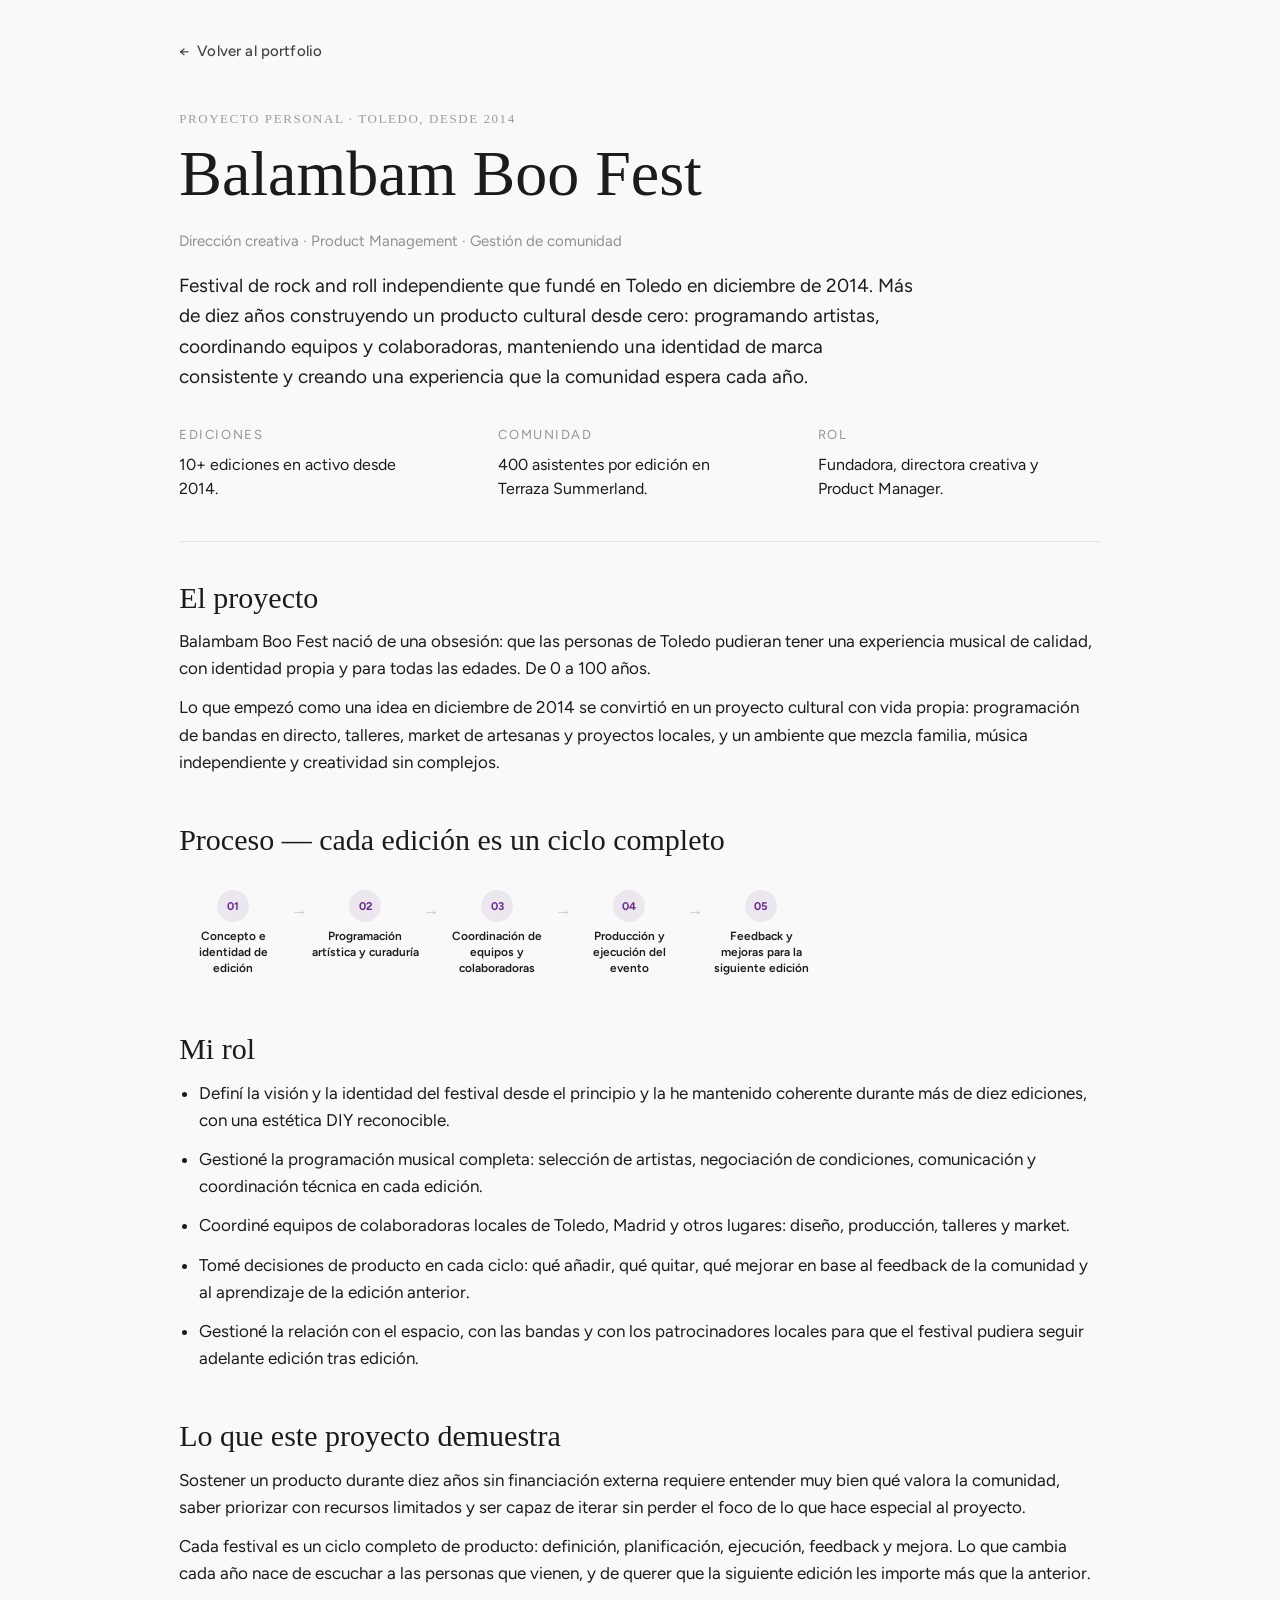
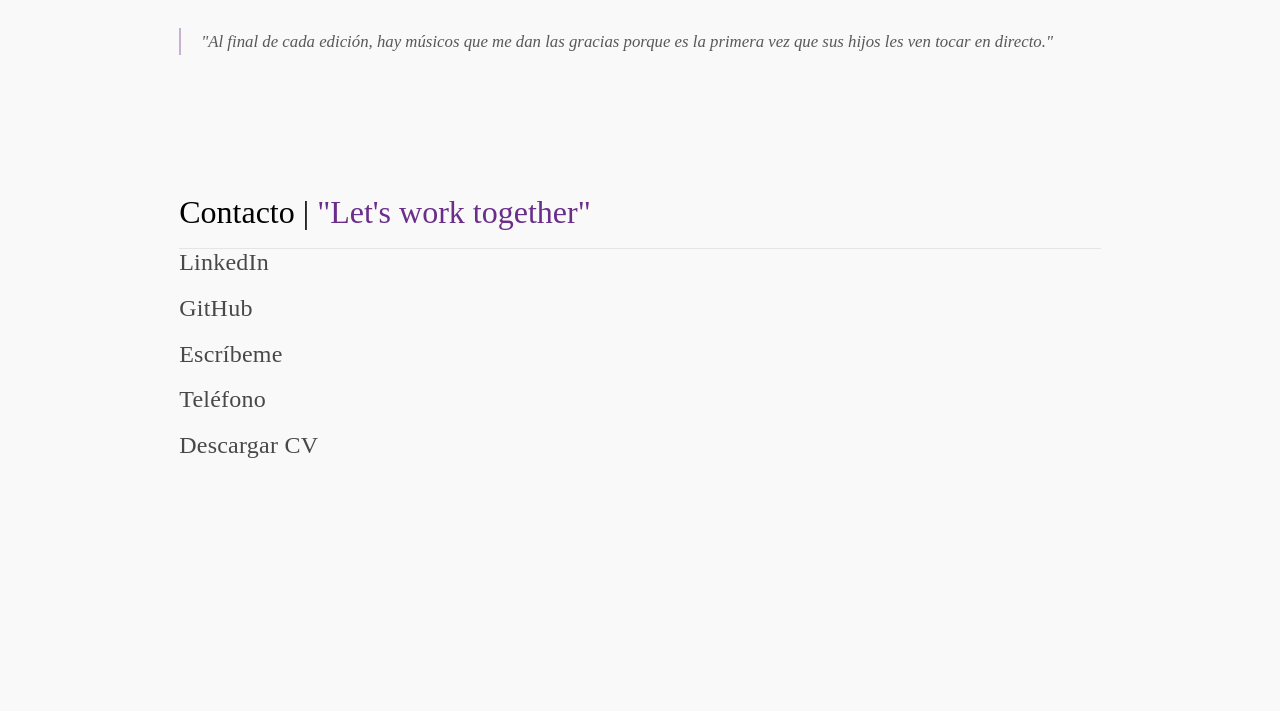
==== balambam.html @ 8c8d0f81 "update_all portfolio" ====
<!DOCTYPE html>
<html lang="es">
 <head>
  <meta charset="utf-8" />
  <meta http-equiv="X-UA-Compatible" content="IE=edge" />
  <meta name="viewport" content="width=device-width, initial-scale=1" />
  <link rel="apple-touch-icon" sizes="76x76" href="img/apple-touch-icon.png" />
  <link rel="manifest" href="img/site.webmanifest" />
  <link rel="mask-icon" href="img/safari-pinned-tab.svg" color="#5bbad5" />
  <meta name="msapplication-TileColor" content="#da532c" />
  <meta name="theme-color" content="#ffffff" />
  <meta
   name="description"
   content="Balambam Boo Fest — Festival de rock and roll independiente fundado en Toledo en 2014. Diez años de product management cultural desde cero."
  />
  <meta
   property="og:title"
   content="Balambam Boo Fest | Maruxa Moreira"
  />
  <meta property="og:type" content="website" />
  <meta property="og:url" content="balambam.html" />
  <meta
   property="og:description"
   content="Diez años construyendo un festival de rock and roll independiente en Toledo. Dirección creativa, gestión de comunidad y product management."
  />
  <meta property="og:image" content="Maruxa Moreira | Portfolio" />
  <title>Balambam Boo Fest | Maruxa Moreira</title>
  <link
   rel="icon"
   type="image/png"
   sizes="32x32"
   href="img/favicon-32x32.png"
  />
  <link
   rel="icon"
   type="image/png"
   sizes="16x16"
   href="img/favicon-16x16.png"
  />
  <link rel="manifest" href="img/site.webmanifest" />
  <link rel="stylesheet" type="text/css" href="css/style.css" />
 </head>
 <body>
  <header></header>
  <main class="case-page case-page-project">
   <section class="case-study">
    <a class="case-study-back" href="index.html">Volver al portfolio</a>
    <div class="case-study-intro">
     <div class="case-study-header">
      <span class="case-study-company">Proyecto personal · Toledo, desde 2014</span>
      <h1 class="case-study-title">Balambam Boo Fest</h1>
     </div>
     <div class="case-study-overview">
      <p class="case-study-meta">
       Dirección creativa · Product Management · Gestión de comunidad
      </p>
      <p class="case-study-summary">
       Festival de rock and roll independiente que fundé en Toledo en diciembre de 2014. Más de diez años construyendo un producto cultural desde cero: programando artistas, coordinando equipos y colaboradoras, manteniendo una identidad de marca consistente y creando una experiencia que la comunidad espera cada año.
      </p>
      <div class="case-study-highlights">
       <div class="case-study-highlight">
        <p class="case-study-highlight-label">Ediciones</p>
        <p class="case-study-highlight-text">
         10+ ediciones en activo desde 2014.
        </p>
       </div>
       <div class="case-study-highlight">
        <p class="case-study-highlight-label">Comunidad</p>
        <p class="case-study-highlight-text">
         400 asistentes por edición en Terraza Summerland.
        </p>
       </div>
       <div class="case-study-highlight">
        <p class="case-study-highlight-label">Rol</p>
        <p class="case-study-highlight-text">
         Fundadora, directora creativa y Product Manager.
        </p>
       </div>
      </div>
     </div>
    </div>
    <div class="case-study-divider"></div>
    <div class="case-study-content">
     <section class="case-study-section">
      <h2 class="case-study-section-title">El proyecto</h2>
      <p>
       Balambam Boo Fest nació de una obsesión: que las personas de Toledo pudieran tener una experiencia musical de calidad, con identidad propia y para todas las edades. De 0 a 100 años.
      </p>
      <p>
       Lo que empezó como una idea en diciembre de 2014 se convirtió en un proyecto cultural con vida propia: programación de bandas en directo, talleres, market de artesanas y proyectos locales, y un ambiente que mezcla familia, música independiente y creatividad sin complejos.
      </p>
     </section>
     <section class="case-study-section">
      <h2 class="case-study-section-title">Proceso — cada edición es un ciclo completo</h2>
      <div class="process-flow">
       <div class="process-step">
        <span class="process-step-num">01</span>
        <span class="process-step-label">Concepto e identidad de edición</span>
       </div>
       <span class="process-arrow" aria-hidden="true">→</span>
       <div class="process-step">
        <span class="process-step-num">02</span>
        <span class="process-step-label">Programación artística y curaduría</span>
       </div>
       <span class="process-arrow" aria-hidden="true">→</span>
       <div class="process-step">
        <span class="process-step-num">03</span>
        <span class="process-step-label">Coordinación de equipos y colaboradoras</span>
       </div>
       <span class="process-arrow" aria-hidden="true">→</span>
       <div class="process-step">
        <span class="process-step-num">04</span>
        <span class="process-step-label">Producción y ejecución del evento</span>
       </div>
       <span class="process-arrow" aria-hidden="true">→</span>
       <div class="process-step">
        <span class="process-step-num">05</span>
        <span class="process-step-label">Feedback y mejoras para la siguiente edición</span>
       </div>
      </div>
     </section>
     <section class="case-study-section">
      <h2 class="case-study-section-title">Mi rol</h2>
      <ul class="case-study-list">
       <li>
        Definí la visión y la identidad del festival desde el principio y la he mantenido coherente durante más de diez ediciones, con una estética DIY reconocible.
       </li>
       <li>
        Gestioné la programación musical completa: selección de artistas, negociación de condiciones, comunicación y coordinación técnica en cada edición.
       </li>
       <li>
        Coordiné equipos de colaboradoras locales de Toledo, Madrid y otros lugares: diseño, producción, talleres y market.
       </li>
       <li>
        Tomé decisiones de producto en cada ciclo: qué añadir, qué quitar, qué mejorar en base al feedback de la comunidad y al aprendizaje de la edición anterior.
       </li>
       <li>
        Gestioné la relación con el espacio, con las bandas y con los patrocinadores locales para que el festival pudiera seguir adelante edición tras edición.
       </li>
      </ul>
     </section>
     <section class="case-study-section">
      <h2 class="case-study-section-title">Lo que este proyecto demuestra</h2>
      <p>
       Sostener un producto durante diez años sin financiación externa requiere entender muy bien qué valora la comunidad, saber priorizar con recursos limitados y ser capaz de iterar sin perder el foco de lo que hace especial al proyecto.
      </p>
      <p>
       Cada festival es un ciclo completo de producto: definición, planificación, ejecución, feedback y mejora. Lo que cambia cada año nace de escuchar a las personas que vienen, y de querer que la siguiente edición les importe más que la anterior.
      </p>
      <blockquote class="case-study-quote">
       "Al final de cada edición, hay músicos que me dan las gracias porque es la primera vez que sus hijos les ven tocar en directo."
      </blockquote>
     </section>
    </div>
   </section>
   <section class="contact case-study-contact">
    <div class="header-section">
     <div class="title-wrapper">
      <span class="header-element-title">Contacto | </span>
      <span class="header-element-subtitle"> "Let's work together" </span>
     </div>
     <div class="divider"></div>
    </div>
    <div class="socials">
     <a
      href="https://www.linkedin.com/in/maruxamoreira/"
      target="_blank"
      rel="noopener noreferrer"
     >
      <p class="socials-title">LinkedIn</p>
     </a>
     <a
      href="https://github.com/marusheena/Calidad-del-Aire-en-Madrid"
      target="_blank"
      rel="noopener noreferrer"
     >
      <p class="socials-title">GitHub</p>
     </a>
     <a
      href="mailto:maruxamoreira@gmail.com"
      target="_blank"
      rel="noopener noreferrer"
     >
      <p class="socials-title">Escríbeme</p>
     </a>
     <a href="tel:692694191" target="_blank" rel="noopener noreferrer">
      <p class="socials-title">Teléfono</p>
     </a>
     <a href="img/PM_CV_Maruxa Moreira.pdf" target="_blank" rel="noopener noreferrer" aria-label="Descargar CV en PDF">
      <p class="socials-title">Descargar CV</p>
     </a>
    </div>
   </section>
  </main>
  <script src="js/custom.js"></script>
 </body>
</html>
---- css/style.css ----
@charset "utf-8";

/*** Fonts Face CSS ***/
@import url('https://fonts.googleapis.com/css2?family=Figtree:ital,wght@0,300..900;1,300..900&display=swap');



/**** CSS Variables ****/

/** use variables in css property like, background-color: var(--primary-color); */
:root {
    /* --- color variables --- */
    --primary-color: #f9f9f9;
    --secondary-color: #fff;
    --border-color: #e8dede;
    --divider-color: #e5e5e5;
    --text-primary-color: #1B1B1B;
    --text-secondary-color: #888888
;
    --text-selection-color: #b3d4fc;
    --accent-color: #6a2e8a;
    --accent-soft-color: rgba(106, 46, 138, 0.18);
    --section-spacing: 72px;
    --section-spacing-mobile: 52px;
}

/* -=- Common Element CSS Start -=- */
*,
*:before,
*:after {
    -webkit-box-sizing: border-box;
    -moz-box-sizing: border-box;
    box-sizing: border-box;
}

::-moz-selection {
    background: var(--text-selection-color);
    text-shadow: none;
}

::selection {
    background: var(--text-selection-color);
    text-shadow: none;
}

/* Prevent font size inflation */
html {
  -moz-text-size-adjust: none;
  -webkit-text-size-adjust: none;
  text-size-adjust: none;
}

html,
body {
    margin: 0px;
    padding: 0px;
    font-size: 16px;
    line-height: 20px;
    -webkit-font-smoothing: antialiased;
    -moz-osx-font-smoothing: grayscale;
    background-color: var(--primary-color);
}

.cursor {
    position: absolute;
    width: 50px;
    height: 50px;
    border-radius: 50%;
    background: rgba(0, 0, 0, 0.5);
    pointer-events: none; /* Asegura que el cursor no interfiera con otros elementos */
    mix-blend-mode: difference; /* Ajusta esto para lograr el efecto deseado */
}

/* img {
    border: 0px !important;
    outline: none;
    width: 100%;
    max-width: 100%;
    display: block;
} */

ul,
ol {
    /* margin: 0px; */
    /* padding: 0px; */
}

a {
    text-decoration: none;
    outline: none;
}

/* A elements that don't have a class get default styles */
a:not([class]) {
  text-decoration-skip-ink: auto;
  color: currentColor;
}

/* Remove default margin in favour of better control in authored CSS */
body, h1, h2, h3, h4, p,
figure, blockquote, dl, dd {
}

/* Remove list styles on ul, ol elements with a list role, which suggests default styling will be removed */
ul[role='list'],
ol[role='list'] {
  list-style: none;
}

a:hover,
a:focus,
a:active,
a:visited {
    outline: none;
    text-decoration: none;
}

.btn:focus,
.btn.focus,
.form-control:hover,
.form-control:focus,
.form-control:focus:Active {
    outline: none !important;
    box-shadow: none !important;
    -webkit-box-shadow: none !important;
}

p {
    margin: 0px;
    font-size: 17px;
    line-height: 1.6;
    color: var(--text-primary-color);
    font-weight: normal;
    padding-bottom: 16px;
}

hr {
    margin: 1em 0;
    padding: 0;
    display: block;
    border: 0;
    border-top: 1px solid var(--border-color);
}

audio,
canvas,
iframe,
img,
svg,
video {
    vertical-align: middle;
}

fieldset {
    border: 0;
    margin: 0;
    padding: 0;
}

input::placeholder {
    /* Chrome, Firefox, Opera, Safari 10.1+ */
    color: var(--text-secondary-color);
    opacity: 1;
}

input:-ms-input-placeholder {
    /* Internet Explorer 10-11 */
    color: var(--text-secondary-color);
}

input::-ms-input-placeholder {
    /* Microsoft Edge */
    color: var(--text-secondary-color);
}

/* Inherit fonts for inputs and buttons */
input, button,
textarea, select {
  font: inherit;
}

textarea {
    resize: none;
}

/* Make sure textareas without a rows attribute are not tiny */
textarea:not([rows]) {
  min-height: 10em;
}

textarea::placeholder {
    color: var(--text-secondary-color);
    opacity: 1;
}

textarea:-ms-input-placeholder {
    color: var(--text-secondary-color);
}

textarea::-ms-input-placeholder {
    color: var(--text-secondary-color);
}

h1,
h2,
h3,
h4,
h5,
h6,
.h1,
.h2,
.h3,
.h4,
.h5,
.h6,
p,
a {
    font-family: 'Figtree', sans-serif;
}

/*** Heading CSS ***/
h1,
.h1 {
    line-height: 32px;
}

h2,
.h2 {
    line-height: 32px;

}

h3,
.h3 {
    line-height: 32px;
}

h4,
.h4 {
    line-height: 32px;
}

h5,
.h5 {
    line-height: 32px;
}

h6,
.h6 {
    line-height: 32px;
}

/* Common Class CSS related to text alignment*/
.text-center {
    text-align: center;
}

.text-left {
    text-align: left;
}

.text-right {
    text-align: right;
}

.text-introduction {
    margin-top: 24px;
}

.grey {
    color: var(--text-secondary-color) !important;
}

/* -=- Header CSS -=- */
header {}

/* -=- Footer CSS -=- */
footer {
    padding: 2rem 8vw 3rem;
}

footer .footer-cv-link {
    margin-top: 0;
}

/* -=- Main Area CSS -=- */
main {}

/* -=- Keyframe CSS -=- */

.bottom-spacer {
    margin-bottom: 0;
}

.divider {
    background-color: var(--divider-color);
    height: 1px;
    margin-top: 1.5rem;
    margin-bottom: 1.5rem;
}

.hero-section {
    width: 100%;
    display: flex;
    justify-content: center;
    align-items: center;
    background-color: black;
}

.hero-name {
    margin: 0px;
    /* font-weight: 300; */
    padding-top: 8px;
    font-weight: 400;
}

.hero-subtitle {
    margin: 0px;
    color: var(--text-secondary-color);
    font-weight: 300;
    padding-top: 8px;

}
.hero {
    background-color: black;
    padding: 6vh 13vw 6vh 14vw;
    height: fit-content;
    position: relative;
    overflow: hidden;
    height: 416px;
    display: flex;
    align-items: center;
}

.title-wrapper {
    z-index: 2;
}

.maruxa {
    margin: 2vh 8vw 2vh 8vw;
}

.header-element {
    display: block;
}

.header-section {
    display: flex;
    align-self: center;
    flex-direction: column;
}

.header-element-title-hero {
    font-weight: 300;
    font-size: 32px;
    margin-bottom: 8px;
    line-height: 1.1;
    z-index: 2;
    font-family: 'Times', sans-serif;

}

.header-element-subtitle-hero {
    font-weight: 500;
    font-size: 52px;
    color: var(--text-secondary-color);
    line-height: 1.1;
    z-index: 2;
    font-family: 'Times', sans-serif;

}

.hero-cta {
    display: inline-block;
    margin-top: 28px;
    padding: 12px 28px;
    border-radius: 6px;
    background-color: #6a2e8a;
    color: white;
    font-family: 'Figtree', sans-serif;
    font-size: 15px;
    font-weight: 500;
    text-decoration: none;
}

.hero-cta:hover {
    opacity: 0.88;
}

.hero-positioning {
    max-width: 32ch;
    font-weight: 400;
    font-size: 24px;
    line-height: 1.4;
    color: rgba(255, 255, 255, 0.82);
    padding-top: 18px;
    padding-bottom: 0;
    letter-spacing: 0.01em;
}


.header-element-title {
    font-weight: 500;
    font-size: 32px;
    margin-bottom: 8px;
    line-height: 1.1;
    z-index: 2;
}
.header-element-subtitle {
    font-weight: 300;
    font-size: 32px;
    color: #6a2e8a;
    line-height: 1.1;
    z-index: 2;
}

.about,
.habilitites,
.success-cases,
.special-projects,
.projects,
.about-me,
.contact {
    margin-left: 8vw;
    margin-right: 8vw;
}

.about {
    margin-top: 0;
    padding-top: 72px;
    padding-bottom: 0;
}

.frase { font-size: clamp(1.8rem, 4.5vw, 2.8rem); font-weight: 500; line-height: 1.2; font-family: 'Times', serif; margin: 0 0 0.25rem; }
.frase span { color: #6a2e8a; }
.linea { width: 48px; height: 2px; background: #6a2e8a; margin: 1.5rem 0 2rem; border-radius: 2px; }
.dos-col { display: grid; grid-template-columns: repeat(auto-fit, minmax(280px, 1fr)); gap: 2.5rem; }
.sep { border: none; border-top: 0.5px solid #e0e0e0; margin: 3.5rem 0 2.5rem; }
.tres-col { display: grid; grid-template-columns: repeat(auto-fit, minmax(200px, 1fr)); gap: 1.5rem; }
.item strong { display: block; font-size: 12px; font-weight: 600; color: #6a2e8a; text-transform: uppercase; letter-spacing: 0.07em; margin-bottom: 6px; }
.cta-link { display: inline-block; margin-top: 2rem; color: #6a2e8a; font-size: 15px; font-weight: 500; text-decoration: none; }
.cta-link:hover { color: #2c2c2a; }

.habilitites {
    margin-top: 0;
    padding-top: 80px;
}

.success-cases,
.special-projects,
.projects,
.about-me,
.contact {
    margin-top: var(--section-spacing);
}

.success-cases {
    padding-bottom: 0;
}

.special-projects-feature {
    display: grid;
    grid-template-columns: 1fr;
    gap: 28px;
    align-items: stretch;
    margin-top: 40px;
    padding: 30px;
    border: 1px solid rgba(27, 27, 27, 0.08);
    border-radius: 24px;
    background: rgba(255, 255, 255, 0.72);
    box-shadow: 0 10px 30px rgba(27, 27, 27, 0.04);
}

.special-projects-copy {
    display: flex;
    flex-direction: column;
}

.special-projects-company {
    display: inline-block;
    font-weight: 500;
    font-size: 13px;
    letter-spacing: 0.12em;
    text-transform: uppercase;
    line-height: 1.1;
    padding-bottom: 14px;
    color: var(--text-secondary-color);
    opacity: 0.82;
}

.special-projects-title {
    margin: 0;
    padding-bottom: 22px;
    font-weight: 400;
    font-size: 30px;
    line-height: 1.08;
    color: var(--text-primary-color);
    font-family: 'Times', sans-serif;
}

.special-projects-meta {
    font-size: 13px;
    line-height: 1.55;
    letter-spacing: 0.01em;
    color: var(--text-secondary-color);
    padding-bottom: 22px;
    opacity: 0.9;
}

.special-projects-summary,
.special-projects-contribution {
    font-size: 18px;
    line-height: 1.65;
    color: var(--text-primary-color);
    padding-bottom: 18px;
    max-width: 62ch;
}

.special-projects-contribution {
    color: rgba(27, 27, 27, 0.88);
}

.special-projects-award {
    font-size: 15px;
    line-height: 1.5;
    letter-spacing: 0.01em;
    color: rgba(106, 46, 138, 0.88);
    padding-bottom: 0;
}

.special-projects-cta {
    margin-top: 28px;
    display: inline-flex;
    align-items: center;
    position: relative;
    gap: 8px;
    width: fit-content;
    font-size: 15px;
    line-height: 1.2;
    font-weight: 500;
    color: #6a2e8a;
    letter-spacing: 0.01em;
    font-family: 'Figtree', sans-serif;
    text-decoration: none;
    transition: color 180ms ease, gap 180ms ease;
}

.download-cv-link {
    display: inline-flex;
    align-items: center;
    position: relative;
    gap: 8px;
    width: fit-content;
    font-size: 15px;
    line-height: 1.2;
    font-weight: 500;
    color: #6a2e8a;
    letter-spacing: 0.01em;
    font-family: 'Figtree', sans-serif;
    text-decoration: none;
    transition: color 180ms ease, gap 180ms ease;
}
.special-projects-cta::after, .download-cv-link::after {
    content: "→";
    font-size: 14px;
    line-height: 1;
    position: relative;
    top: 1px;
}

.special-projects-cta::before, .download-cv-link::before {
    content: "";
    position: absolute;
    left: 0;
    bottom: -2px;
    width: 100%;
    height: 1px;
    background-color: currentColor;
    transform: scaleX(0);
    transform-origin: left center;
    transition: transform 220ms ease;
}

.special-projects-cta:hover,
.special-projects-cta:focus-visible,
.download-cv-link:hover,
.download-cv-link:focus-visible {
    color: #2c2c2a;
    gap: 10px;
}

.special-projects-cta:hover::before,
.special-projects-cta:focus-visible::before,
.download-cv-link:hover::before,
.download-cv-link:focus-visible::before {
    transform: scaleX(1);
}

.special-projects-visual {
    min-height: 320px;
    display: flex;
    align-items: center;
    justify-content: center;
}

.special-projects-visual-frame {
    position: relative;
    width: min(100%, 420px);
    aspect-ratio: 1 / 1;
    border-radius: 28px;
    background:
        radial-gradient(circle at center, rgba(106, 46, 138, 0.12), rgba(106, 46, 138, 0.02) 38%, transparent 39%),
        linear-gradient(145deg, rgba(255, 255, 255, 0.92), rgba(245, 243, 248, 0.82));
    border: 1px solid rgba(27, 27, 27, 0.08);
    overflow: hidden;
}

.special-projects-ring {
    position: absolute;
    border-radius: 50%;
    border: 1px solid rgba(106, 46, 138, 0.24);
    left: 50%;
    top: 50%;
    transform: translate(-50%, -50%);
}

.special-projects-ring-outer {
    width: 82%;
    height: 82%;
}

.special-projects-ring-middle {
    width: 58%;
    height: 58%;
}

.special-projects-ring-inner {
    width: 32%;
    height: 32%;
    background: rgba(106, 46, 138, 0.08);
}

.special-projects-node,
.special-projects-center-label {
    position: absolute;
    display: inline-flex;
    align-items: center;
    justify-content: center;
    color: var(--text-primary-color);
}

.special-projects-node {
    padding: 10px 14px;
    border-radius: 999px;
    font-size: 12px;
    line-height: 1.2;
    letter-spacing: 0.06em;
    text-transform: uppercase;
}

.special-projects-center-label {
    left: 50%;
    top: 50%;
    transform: translate(-50%, -50%);
    text-align: center;
    font-family: 'Times', sans-serif;
    font-size: 26px;
    line-height: 1.08;
}

.special-projects-node.node-top {
    top: 10%;
    left: 50%;
    transform: translateX(-50%);
}

.special-projects-node.node-right {
    top: 50%;
    right: 6%;
    transform: translateY(-50%);
}

.special-projects-node.node-bottom {
    bottom: 10%;
    left: 50%;
    transform: translateX(-50%);
}

.special-projects-node.node-left {
    top: 50%;
    left: 6%;
    transform: translateY(-50%);
}

/* ── Grid de proyecto cards ── */
.project-cards-grid {
    display: grid;
    grid-template-columns: repeat(3, 1fr);
    gap: 20px;
    margin-top: 0;
}

.project-card {
    border-radius: 20px;
    border: 1px solid rgba(27, 27, 27, 0.08);
    background: rgba(255, 255, 255, 0.72);
    box-shadow: 0 4px 16px rgba(27, 27, 27, 0.04);
    overflow: hidden;
    display: flex;
    flex-direction: column;
    color: inherit;
    text-decoration: none;
    transition: box-shadow 220ms ease, transform 220ms ease;
}

.project-card:hover {
    box-shadow: 0 10px 32px rgba(27, 27, 27, 0.10);
    transform: translateY(-3px);
}

.project-card-img {
    width: 100%;
    height: 180px;
    overflow: hidden;
    flex-shrink: 0;
    position: relative;
}

.project-card-img img {
    width: 100%;
    height: 100%;
    object-fit: cover;
    display: block;
    filter: grayscale(100%);
    transition: filter 420ms ease, transform 320ms ease;
}

.project-card:hover .project-card-img img {
    filter: grayscale(0%);
    transform: scale(1.04);
}

.project-card-img--aqi {
    background: linear-gradient(160deg, #c5cfd6, #8fa0ad);
}

.project-card-img--festival {
    background: linear-gradient(160deg, #2a1a0e, #5c3520);
}

.project-card-img--maru {
    background: linear-gradient(160deg, rgba(106, 46, 138, 0.12), rgba(106, 46, 138, 0.28));
}

/* Badge superpuesto sobre la imagen */
.project-card-badge {
    position: absolute;
    bottom: 10px;
    left: 12px;
    background: rgba(255, 255, 255, 0.88);
    backdrop-filter: blur(6px);
    -webkit-backdrop-filter: blur(6px);
    padding: 4px 10px;
    border-radius: 999px;
    font-size: 10px;
    font-weight: 600;
    letter-spacing: 0.08em;
    text-transform: uppercase;
    color: rgba(27, 27, 27, 0.65);
    font-family: 'Figtree', sans-serif;
    line-height: 1.3;
    z-index: 1;
}

.project-card-body {
    padding: 20px 22px 22px;
    display: flex;
    flex-direction: column;
    flex: 1;
}

.project-card-title {
    font-family: 'Times', serif;
    font-size: 21px;
    font-weight: 400;
    line-height: 1.15;
    color: var(--text-primary-color);
    margin: 0 0 8px;
}

.project-card-meta {
    font-size: 12px;
    color: rgba(27, 27, 27, 0.42);
    margin: 0 0 12px;
    line-height: 1.4;
}

.project-card-desc {
    font-size: 14px;
    line-height: 1.6;
    color: rgba(27, 27, 27, 0.75);
    margin: 0 0 14px;
    flex: 1;
}

/* Elemento de cierre — igual en las tres cards */
.project-card-achievement {
    display: inline-block;
    font-size: 11px;
    font-weight: 500;
    font-family: 'Figtree', sans-serif;
    color: rgba(27, 27, 27, 0.48);
    background: rgba(27, 27, 27, 0.05);
    border-radius: 999px;
    padding: 4px 10px;
    line-height: 1.4;
    margin-bottom: 14px;
}

.project-card-cta {
    display: inline-flex;
    align-items: center;
    gap: 6px;
    color: #6a2e8a;
    font-size: 14px;
    font-weight: 500;
    font-family: 'Figtree', sans-serif;
    text-decoration: none;
    margin-top: auto;
    transition: color 180ms ease, gap 180ms ease;
}

.project-card-cta::after {
    content: "→";
    font-size: 13px;
}

.project-card-cta:hover {
    color: #2c2c2a;
    gap: 10px;
}

.case-study-special-visual {
    margin-top: 34px;
    margin-bottom: 4px;
    min-height: auto;
}

.success-cases-grid {
    display: grid;
    grid-template-columns: 1fr;
    gap: 24px;
    align-items: stretch;
    margin-top: 0;
}

.success-cases-element {
    display: flex;
    flex-direction: column;
}

.success-cases-card {
    min-height: 100%;
    display: flex;
    flex-direction: column;
    padding: 32px 30px 30px;
    border: 1px solid rgba(27, 27, 27, 0.08);
    border-radius: 18px;
    background: rgba(255, 255, 255, 0.72);
    box-shadow: 0 8px 24px rgba(27, 27, 27, 0.035);
    transition: transform 220ms ease, box-shadow 220ms ease, border-color 220ms ease;
    backdrop-filter: blur(6px);
    -webkit-backdrop-filter: blur(6px);
    cursor: pointer;
    color: inherit;
}

.success-cases-card:hover {
    transform: translateY(-4px);
    box-shadow: 0 18px 42px rgba(27, 27, 27, 0.075);
    border-color: rgba(27, 27, 27, 0.12);
}

.success-cases-card:focus-visible {
    outline: none;
    transform: translateY(-4px);
    box-shadow: 0 18px 42px rgba(27, 27, 27, 0.075);
    border-color: rgba(106, 46, 138, 0.34);
}

.success-cases-element-header {
    display: flex;
    flex-direction: column;
    height: 100%;
}

.success-cases-element-header-company {
    font-weight: 500;
    font-size: 13px;
    letter-spacing: 0.12em;
    text-transform: uppercase;
    line-height: 1.1;
    padding-bottom: 14px;
    color: var(--text-secondary-color);
    opacity: 0.82;
}



.success-cases-element-header-title {
    font-weight: 400;
    font-size: 30px;
    line-height: 1.1;
    color: var(--text-primary-color);
    font-family: 'Times', sans-serif;
    padding-bottom: 24px;
}

.success-cases-card-meta {
    font-size: 13px;
    line-height: 1.55;
    letter-spacing: 0.01em;
    color: var(--text-secondary-color);
    padding-bottom: 26px;
    max-width: 100%;
    opacity: 0.9;
}

.success-cases-card-impact {
    font-size: 17px;
    line-height: 1.6;
    letter-spacing: 0;
    color: var(--text-primary-color);
    padding-bottom: 0;
    max-width: 100%;
    font-family: 'Figtree', sans-serif;
    font-weight: normal;
}

.success-cases-card-impact strong {
    font-weight: normal;
}

.success-cases-card-cta {
    margin-top: auto;
    display: inline-flex;
    align-items: center;
    position: relative;
    gap: 8px;
    width: fit-content;
    padding-top: 34px;
    font-size: 15px;
    line-height: 1.2;
    font-weight: 500;
    color: #6a2e8a;
    padding-bottom: 0;
    letter-spacing: 0.01em;
    font-family: 'Figtree', sans-serif;
    text-decoration: none;
    transition: color 180ms ease, gap 180ms ease;
}

.success-cases-card,
.success-cases-card:visited,
.success-cases-card:hover,
.success-cases-card:focus,
.success-cases-card:active {
    color: var(--text-primary-color);
    text-decoration: none;
}

.success-cases-card-cta::after {
    content: "→";
    font-size: 14px;
    line-height: 1;
    position: relative;
    top: 1px;
}

.success-cases-card-cta::before {
    content: "";
    position: absolute;
    left: 0;
    bottom: -2px;
    width: 100%;
    height: 1px;
    background-color: currentColor;
    transform: scaleX(0);
    transform-origin: left center;
    transition: transform 220ms ease;
}

.success-cases-card:hover .success-cases-card-cta,
.success-cases-card:focus-visible .success-cases-card-cta {
    color: #2c2c2a;
    gap: 10px;
}

.success-cases-card:hover .success-cases-card-cta::before,
.success-cases-card:focus-visible .success-cases-card-cta::before {
    transform: scaleX(1);
}

.case-page {
    margin: 60px 8vw 8vh 8vw;
    padding-top: 40px;
}

.case-page-project {
    padding-bottom: 10vh;
}

.case-study {
    width: 100%;
    max-width: none;
}

.case-study-back {
    display: inline-flex;
    align-items: center;
    position: relative;
    gap: 8px;
    width: fit-content;
    margin-bottom: 48px;
    font-size: 15px;
    line-height: 1.2;
    font-weight: 500;
    color: rgba(27, 27, 27, 0.82);
    letter-spacing: 0.01em;
    font-family: 'Figtree', sans-serif;
    text-decoration: none;
    transition: color 180ms ease, gap 180ms ease;
}

.case-study-back::before {
    content: "←";
    font-size: 14px;
    line-height: 1;
    position: relative;
    top: 1px;
}

.case-study-back::after {
    content: "";
    position: absolute;
    left: 0;
    bottom: -2px;
    width: 100%;
    height: 1px;
    background-color: currentColor;
    transform: scaleX(0);
    transform-origin: left center;
    transition: transform 220ms ease;
}

.case-study-back:hover {
    color: var(--accent-color);
    gap: 10px;
}

.case-study-back:hover::after,
.case-study-back:focus-visible::after {
    transform: scaleX(1);
}

.case-study-intro,
.case-study-divider,
.case-study-content {
    width: 100%;
    max-width: none;
}

.case-study-intro {
    display: block;
}

.case-study-header {
    max-width: 100%;
}

.case-study-overview {
    max-width: 100%;
    padding-top: 24px;
}

.case-study-company {
    display: inline-block;
    font-size: 13px;
    line-height: 1.1;
    letter-spacing: 0.12em;
    text-transform: uppercase;
    color: var(--text-secondary-color);
    padding-bottom: 16px;
    opacity: 0.82;
}

.case-study-title {
    margin: 0;
    padding-bottom: 0;
    font-family: 'Times', sans-serif;
    font-size: 64px;
    line-height: 1;
    font-weight: 400;
    color: var(--text-primary-color);
    max-width: 100%;
}

.case-study-meta {
    font-size: 15px;
    line-height: 1.5;
    color: var(--text-secondary-color);
    padding-bottom: 18px;
    opacity: 0.92;
}

.case-study-summary {
    max-width: 62ch;
    padding-bottom: 0;
    font-size: 19px;
    line-height: 1.6;
}

.case-study-resource-links {
    display: flex;
    flex-wrap: wrap;
    gap: 16px;
    padding-top: 22px;
}

.case-study-resource-link {
    display: inline-flex;
    align-items: center;
    position: relative;
    gap: 8px;
    width: fit-content;
    font-size: 15px;
    line-height: 1.2;
    font-weight: 500;
    color: rgba(27, 27, 27, 0.82);
    letter-spacing: 0.01em;
    font-family: 'Figtree', sans-serif;
    text-decoration: none;
    transition: color 180ms ease, gap 180ms ease;
}

.case-study-resource-link::after {
    content: "↗";
    font-size: 13px;
    line-height: 1;
    position: relative;
    top: 0;
}

.case-study-resource-link::before {
    content: "";
    position: absolute;
    left: 0;
    bottom: -2px;
    width: 100%;
    height: 1px;
    background-color: currentColor;
    transform: scaleX(0);
    transform-origin: left center;
    transition: transform 220ms ease;
}

.case-study-resource-link:hover,
.case-study-resource-link:focus-visible {
    color: var(--accent-color);
    gap: 10px;
}

.case-study-resource-link:hover::before,
.case-study-resource-link:focus-visible::before {
    transform: scaleX(1);
}

.case-study-highlights {
    display: grid;
    grid-template-columns: 1fr;
    gap: 20px;
    max-width: 1120px;
    padding-top: 36px;
}

.case-study-highlight {
    padding: 0;
    border-top: 0;
}

.case-study-highlight-label {
    font-size: 13px;
    line-height: 1.1;
    letter-spacing: 0.12em;
    text-transform: uppercase;
    color: var(--text-secondary-color);
    padding-bottom: 10px;
    opacity: 0.88;
}

.case-study-highlight-text {
    max-width: 22ch;
    padding-bottom: 0;
    line-height: 1.5;
    font-size: 16px;
}

.case-study-divider {
    height: 1px;
    margin: 40px 0 0;
    background-color: var(--divider-color);
}

.case-study-content {
    max-width: 920px;
    padding-top: 40px;
}

.case-study-section {
    padding-bottom: 48px;
}

.case-study-section:last-child {
    padding-bottom: 0;
}

.case-study-section-title {
    margin: 0;
    padding-bottom: 14px;
    font-family: 'Times', sans-serif;
    font-size: 30px;
    line-height: 1.08;
    font-weight: 400;
    color: var(--text-primary-color);
}

.case-study-section p:last-child {
    padding-bottom: 0;
}

.case-study-section p {
    padding-bottom: 12px;
}

.case-study-section .case-study-resource-link {
    margin-top: 6px;
}

.case-study-quote {
    margin: 28px 0;
    padding: 0 0 0 20px;
    border-left: 2px solid rgba(106, 46, 138, 0.35);
    font-family: 'Times', serif;
    font-style: italic;
    font-size: 1.05rem;
    line-height: 1.65;
    color: rgba(27, 27, 27, 0.72);
}

/* Process flow — visual step-by-step */
.process-flow {
    display: flex;
    flex-wrap: wrap;
    align-items: flex-start;
    gap: 6px 4px;
    margin: 20px 0 8px;
}

.process-step {
    display: flex;
    flex-direction: column;
    align-items: center;
    gap: 7px;
    min-width: 88px;
    max-width: 108px;
}

.process-step-num {
    width: 32px;
    height: 32px;
    border-radius: 50%;
    background: rgba(106, 46, 138, 0.09);
    color: #6a2e8a;
    font-size: 0.7rem;
    font-weight: 700;
    display: flex;
    align-items: center;
    justify-content: center;
    font-family: 'Figtree', sans-serif;
    flex-shrink: 0;
}

.process-step-label {
    font-size: 0.74rem;
    font-weight: 600;
    color: #1B1B1B;
    text-align: center;
    font-family: 'Figtree', sans-serif;
    line-height: 1.35;
}

.process-arrow {
    color: rgba(106, 46, 138, 0.3);
    font-size: 1rem;
    margin-top: 6px;
    flex-shrink: 0;
    align-self: flex-start;
    padding-top: 6px;
}

/* Confidentiality note */
.case-confidentiality {
    background: rgba(106, 46, 138, 0.04);
    border-left: 3px solid rgba(106, 46, 138, 0.2);
    padding: 13px 18px;
    border-radius: 0 4px 4px 0;
    margin: 0 0 0;
}

.case-confidentiality p {
    margin: 0;
    padding-bottom: 0 !important;
    font-size: 0.82rem;
    color: rgba(27, 27, 27, 0.55);
    line-height: 1.55;
    font-family: 'Figtree', sans-serif;
}

@media (max-width: 768px) {
    .process-flow {
        flex-direction: column;
        align-items: flex-start;
        gap: 0;
    }

    .process-step {
        flex-direction: row;
        min-width: unset;
        max-width: unset;
        gap: 12px;
    }

    .process-step-label {
        text-align: left;
    }

    .process-arrow {
        margin: 2px 0 2px 11px;
        transform: rotate(90deg);
        transform-origin: center;
    }
}

.case-study-list {
    margin: 0;
    padding: 0 0 0 20px;
}

.case-study-list li {
    font-family: 'Figtree', sans-serif;
    font-size: 17px;
    line-height: 1.6;
    color: var(--text-primary-color);
    padding-bottom: 12px;
}

.case-study-list li:last-child {
    padding-bottom: 0;
}

.contact.case-study-contact {
    margin-top: 140px;
    margin-left: 0;
    margin-right: 0;
    padding-bottom: 2vh;
    width: 100%;
}

.contact.case-study-contact .divider {
    background: var(--divider-color);
}

.case-detail {
    max-width: 980px;
}

.case-detail-header {
    margin-bottom: 40px;
}

.case-detail-company {
    display: inline-block;
    font-size: 12px;
    line-height: 1.1;
    letter-spacing: 0.12em;
    text-transform: uppercase;
    color: var(--text-secondary-color);
    padding-bottom: 16px;
}

.case-detail-title {
    font-family: 'Times', sans-serif;
    font-size: 52px;
    line-height: 1.02;
    font-weight: 400;
    color: var(--text-primary-color);
    margin: 0;
    padding-bottom: 20px;
}

.case-detail-meta {
    font-size: 14px;
    line-height: 1.5;
    color: var(--text-secondary-color);
    padding-bottom: 20px;
}

.case-detail-summary {
    max-width: 40ch;
    padding-bottom: 0;
}

.case-detail-grid {
    display: grid;
    grid-template-columns: 1fr;
    gap: 20px;
}

.case-detail-block {
    padding: 24px 0;
    border-top: 1px solid rgba(27, 27, 27, 0.12);
}

.case-detail-block-title {
    font-size: 12px;
    line-height: 1.1;
    letter-spacing: 0.12em;
    text-transform: uppercase;
    color: var(--text-secondary-color);
    padding-bottom: 12px;
}

.case-detail-block p:last-child {
    padding-bottom: 0;
}

.case-detail-list {
    margin: 0;
    padding: 0;
    list-style: none;
}

.case-detail-list li {
    font-family: 'Figtree', sans-serif;
    font-size: 17px;
    line-height: 1.6;
    color: var(--text-primary-color);
    padding-bottom: 12px;
}

.case-detail-list li:last-child {
    padding-bottom: 0;
}

.case-back-link {
    display: inline-flex;
    align-items: center;
    gap: 8px;
    width: fit-content;
    margin-top: 40px;
    font-family: 'Times', sans-serif;
    font-size: 20px;
    line-height: 1;
    color: var(--text-primary-color);
    border-bottom: 1px solid rgba(27, 27, 27, 0.18);
}

.case-back-link::before {
    content: "←";
    font-size: 18px;
    line-height: 1;
}

.contact {
    margin-bottom: 8vh;
}

.contact .divider {
    margin-top: 18px;
    margin-bottom: 0;
    background-color: var(--divider-color);
    height: 1px;
}

.projects .divider {
    margin-top: 18px;
    margin-bottom: 0;
    background-color: var(--divider-color);
    height: 1px;
}

.image_container {
    width: 100%;
    display: flex;
    justify-content: flex-start;
    align-items: center;
}

.image_container img {
    width: 624px;
    height: auto;
    margin-bottom: 16px;
    transform: scaleX(-1);
    filter: grayscale(100%);
    position: absolute;
    top: 0;
    right: 0;
    z-index: 0;
}

.jobs {
    margin-top: 20px;
}

.job-cell {
    display: grid;
    grid-template-columns: 1fr;
    align-items: baseline;
    row-gap: 4px;
    padding: 24px 0 26px;
    border-bottom: 1px solid var(--divider-color);
}

.job-cell p {
    padding-bottom: 0;
    line-height: 1.45;
}

.job-cell p:first-child {
    color: rgba(136, 136, 136, 0.9);
    font-size: 15px;
    font-weight: 400;
}

.job-cell p:nth-child(2) {
    color: var(--text-primary-color);
    font-weight: 600;
}

.job-cell p:last-child {
    color: rgba(27, 27, 27, 0.68);
    font-weight: 400;
}

.socials {
    display: grid;
    grid-template-columns: 1fr;
    row-gap: 18px;
    margin-top: 0;
}

.socials a {
    display: inline-block;
    position: relative;
    width: fit-content;
    padding: 0;
    color: rgba(27, 27, 27, 0.8);
    text-decoration: none;
    transition: color 180ms ease;
}

.socials p {
    padding-bottom: 0;
}

.socials-title {
    font-size: 24px;
    line-height: 1.15;
    font-weight: 400;
    letter-spacing: 0.01em;
    color: inherit;
    font-family: 'Times', sans-serif;
}

.socials a::after {
    content: "";
    position: absolute;
    left: 0;
    bottom: -2px;
    width: 100%;
    height: 1px;
    background-color: currentColor;
    transform: scaleX(0);
    transform-origin: left center;
    transition: transform 220ms ease;
}

.socials a:hover {
    color: var(--accent-color);
}

.socials a:hover .socials-title,
.socials a:focus-visible .socials-title {
    color: var(--accent-color);
}

.socials a:hover::after,
.socials a:focus-visible::after {
    transform: scaleX(1);
}

.container-last-p p:last-child {
    padding-bottom: 0px;
} 



/* https://developer.mozilla.org/en-US/docs/Web/CSS/@media/prefers-reduced-motion */
@media (prefers-reduced-motion) {
    
}

/****** Responsive CSS Start ******/

@media only screen and (min-width: 1200px) {
    .job-cell {
        grid-template-columns: 1fr 1fr 1fr;
        column-gap: 24px;
        row-gap: 0;
    }


    .title-wrapper {
        width: 100%;
    }
    .title-wrapper-hero {
        width: 70%;
    }

    .two-columns {
        display: grid;
        grid-template-columns: 1fr 1fr;
        grid-gap: 24px;
    }

    .success-cases-grid {
        grid-template-columns: repeat(3, minmax(0, 1fr));
        gap: 28px;
    }

    .special-projects-feature {
        grid-template-columns: minmax(0, 1.15fr) minmax(320px, 0.85fr);
        gap: 42px;
        padding: 36px;
    }

    .project-cards-grid {
        grid-template-columns: repeat(3, 1fr);
        gap: 24px;
    }

    .case-detail-grid {
        grid-template-columns: 1fr 1fr;
        column-gap: 48px;
    }
    .about, .habilitites, .success-cases, .special-projects, .projects, .about-me, .contact {
        margin-left: 14vw;
        margin-right: 14vw;
    }

    .case-page {
        margin: 0 14vw 8vh 14vw;
    }

    .case-study-highlights {
        grid-template-columns: repeat(3, minmax(0, 1fr));
        gap: 36px;
    }

   
}
    /* .hero {
        padding: 0px 21vw;
    } */


@media only screen and (max-width: 1199px) {
    .image_container img {
        display: none;
    }
    .habilitites {
    padding-top: 56px;
    }

    .success-cases,
    .special-projects,
    .projects,
    .about-me,
    .contact {
        margin-top: var(--section-spacing-mobile);
    }
    .hero {
        padding: 32px;
          /* height: 480px; */
    }

    .hero-positioning {
        max-width: 34ch;
        font-size: 20px;
        line-height: 1.4;
        padding-top: 16px;
    }

    .last {
        margin-top: 42px;
    }

    .success-cases-grid {
        grid-template-columns: repeat(2, minmax(0, 1fr));
        margin-top: 0;
    }

    .special-projects-feature {
        margin-top: 0;
        padding: 28px;
    }

    .project-cards-grid {
        grid-template-columns: repeat(2, 1fr);
        gap: 20px;
    }

    .special-projects-title {
        font-size: 26px;
    }

    .special-projects-summary,
    .special-projects-contribution {
        font-size: 17px;
    }

    .success-cases-grid .last {
        margin-top: 0;
    }

    .job-cell {
        row-gap: 6px;
        padding: 24px 0;
    }

    .case-study-title {
        font-size: 56px;
        max-width: 100%;
        line-height: 1.02;
    }

    .case-study-summary {
        font-size: 18px;
    }

    .case-study-content {
        padding-top: 40px;
    }

    .case-study-section {
        padding-bottom: 40px;
    }
}

/* Media query for screens less than 740px wide */
@media (max-width: 768px) {
    .dos-col {
        grid-template-columns: 1fr;
        gap: 1.5rem;
    }

    .tres-col {
        grid-template-columns: 1fr;
        gap: 2rem;
    }

    .tres-col .item {
        border-top: 1px solid #e0e0e0;
        padding-top: 1.5rem;
    }

    .tres-col .item:first-child {
        border-top: none;
        padding-top: 0;
    }
}

@media (max-width: 740px) {
    .header-element-subtitle-hero {
        font-size: 40px;
    }

    .hero-positioning {
        font-size: 18px;
        line-height: 1.45;
        max-width: 26ch;
        padding-top: 12px;
    }

    .success-cases-grid {
        grid-template-columns: 1fr;
        margin-top: 0;
    }

    .special-projects-feature {
        margin-top: 0;
        padding: 24px;
        border-radius: 18px;
        gap: 24px;
    }

    .project-cards-grid {
        grid-template-columns: 1fr;
        gap: 16px;
    }

    .project-card-img {
        height: 200px;
    }

    .special-projects-title {
        font-size: 24px;
        line-height: 1.08;
    }

    .special-projects-summary,
    .special-projects-contribution {
        font-size: 16px;
        line-height: 1.6;
    }

    .special-projects-visual {
        min-height: 260px;
    }

    .special-projects-center-label {
        width: 46%;
        min-height: 84px;
        font-size: 22px;
    }

    .special-projects-node {
        font-size: 11px;
        padding: 9px 12px;
    }

    .success-cases-card {
        padding: 24px;
        border-radius: 16px;
    }

    .success-cases-element-header-title {
        font-size: 26px;
    }

    .projects .divider {
        margin-top: 16px;
    }

    .contact .divider {
        margin-top: 16px;
    }

    .jobs {
        margin-top: 16px;
    }

    .socials {
        margin-top: 16px;
    }

    .job-cell {
        row-gap: 6px;
        padding: 20px 0 22px;
    }

    .case-page {
        margin: 40px 8vw 8vh 8vw;
        padding-top: 16px;
    }

    .case-study-back {
        margin-bottom: 32px;
    }

    .case-study-title {
        font-size: 40px;
        line-height: 1.04;
        max-width: 100%;
    }

    .case-study-highlights {
        padding-top: 32px;
    }

    .case-study-content {
        padding-top: 32px;
    }

    .case-study-section {
        padding-bottom: 32px;
    }

    .case-detail-title {
        font-size: 40px;
    }
}

/****** Responsive CSS End ******/
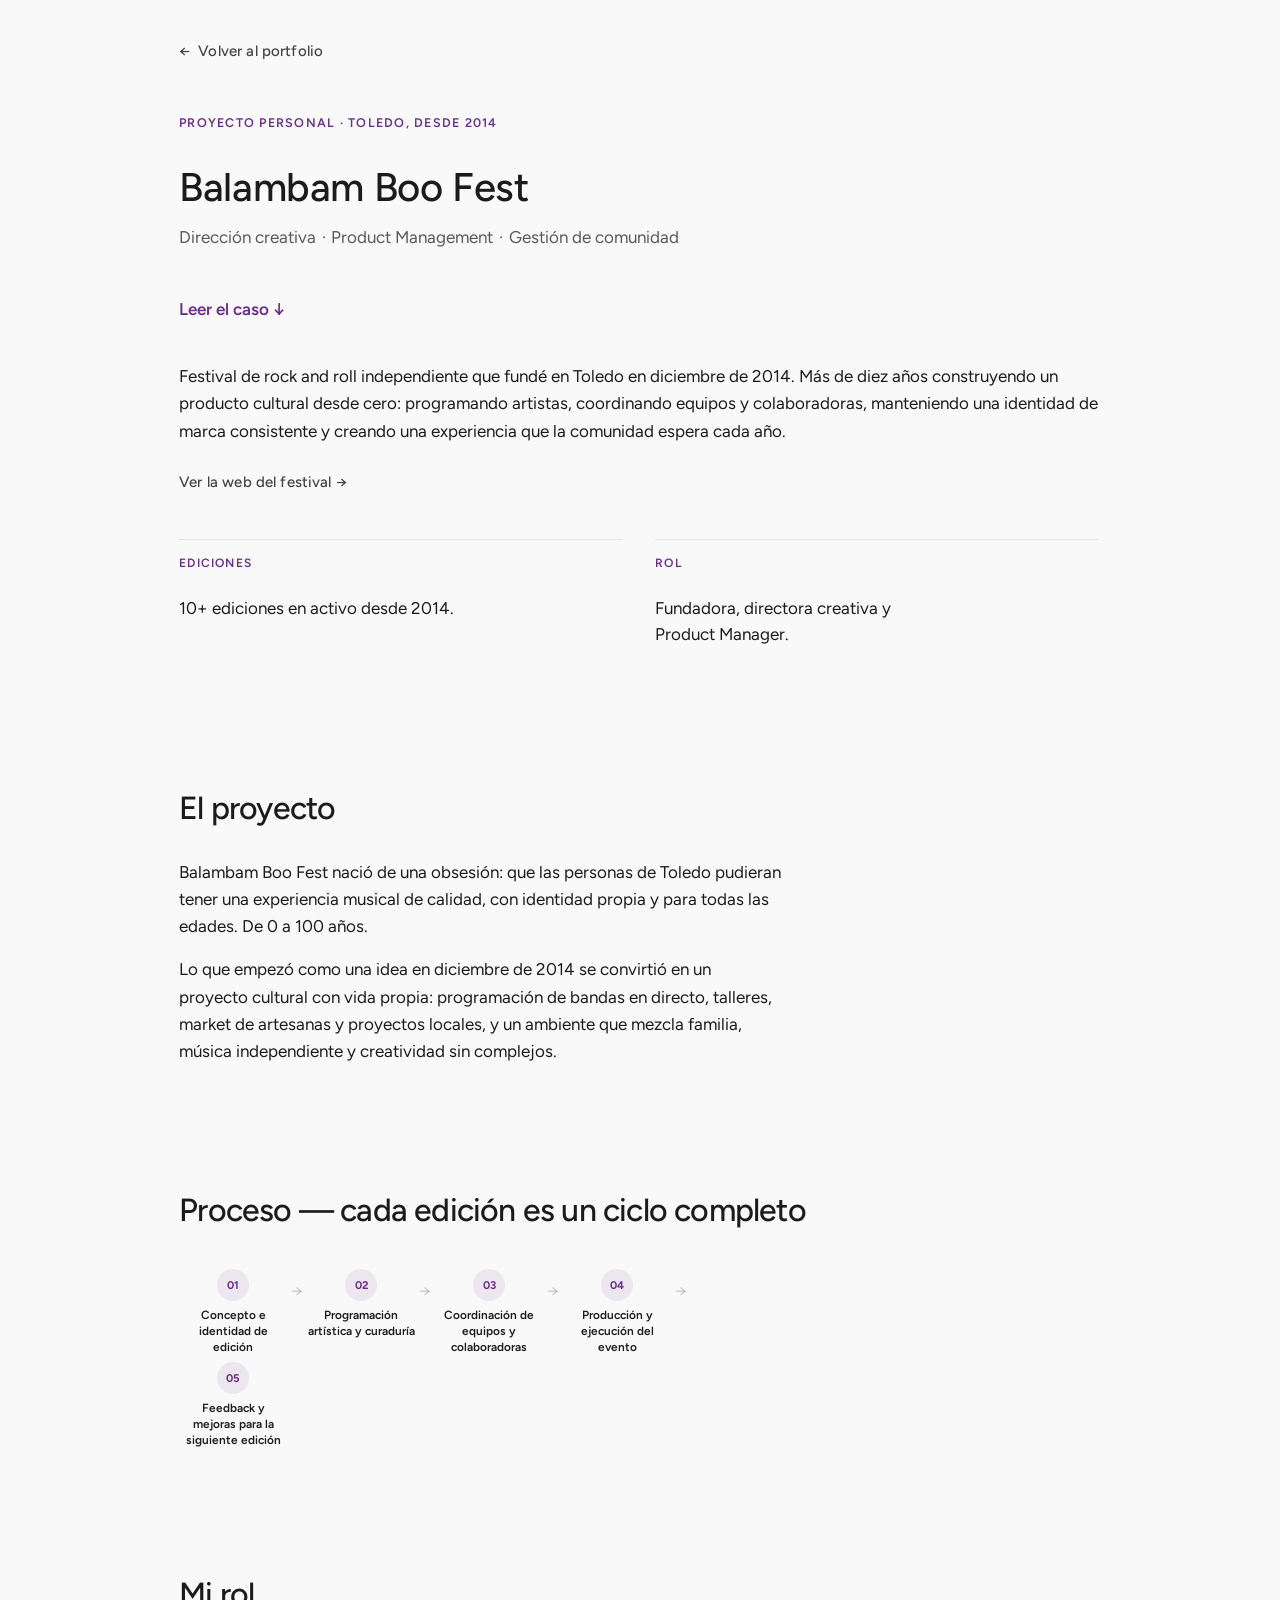
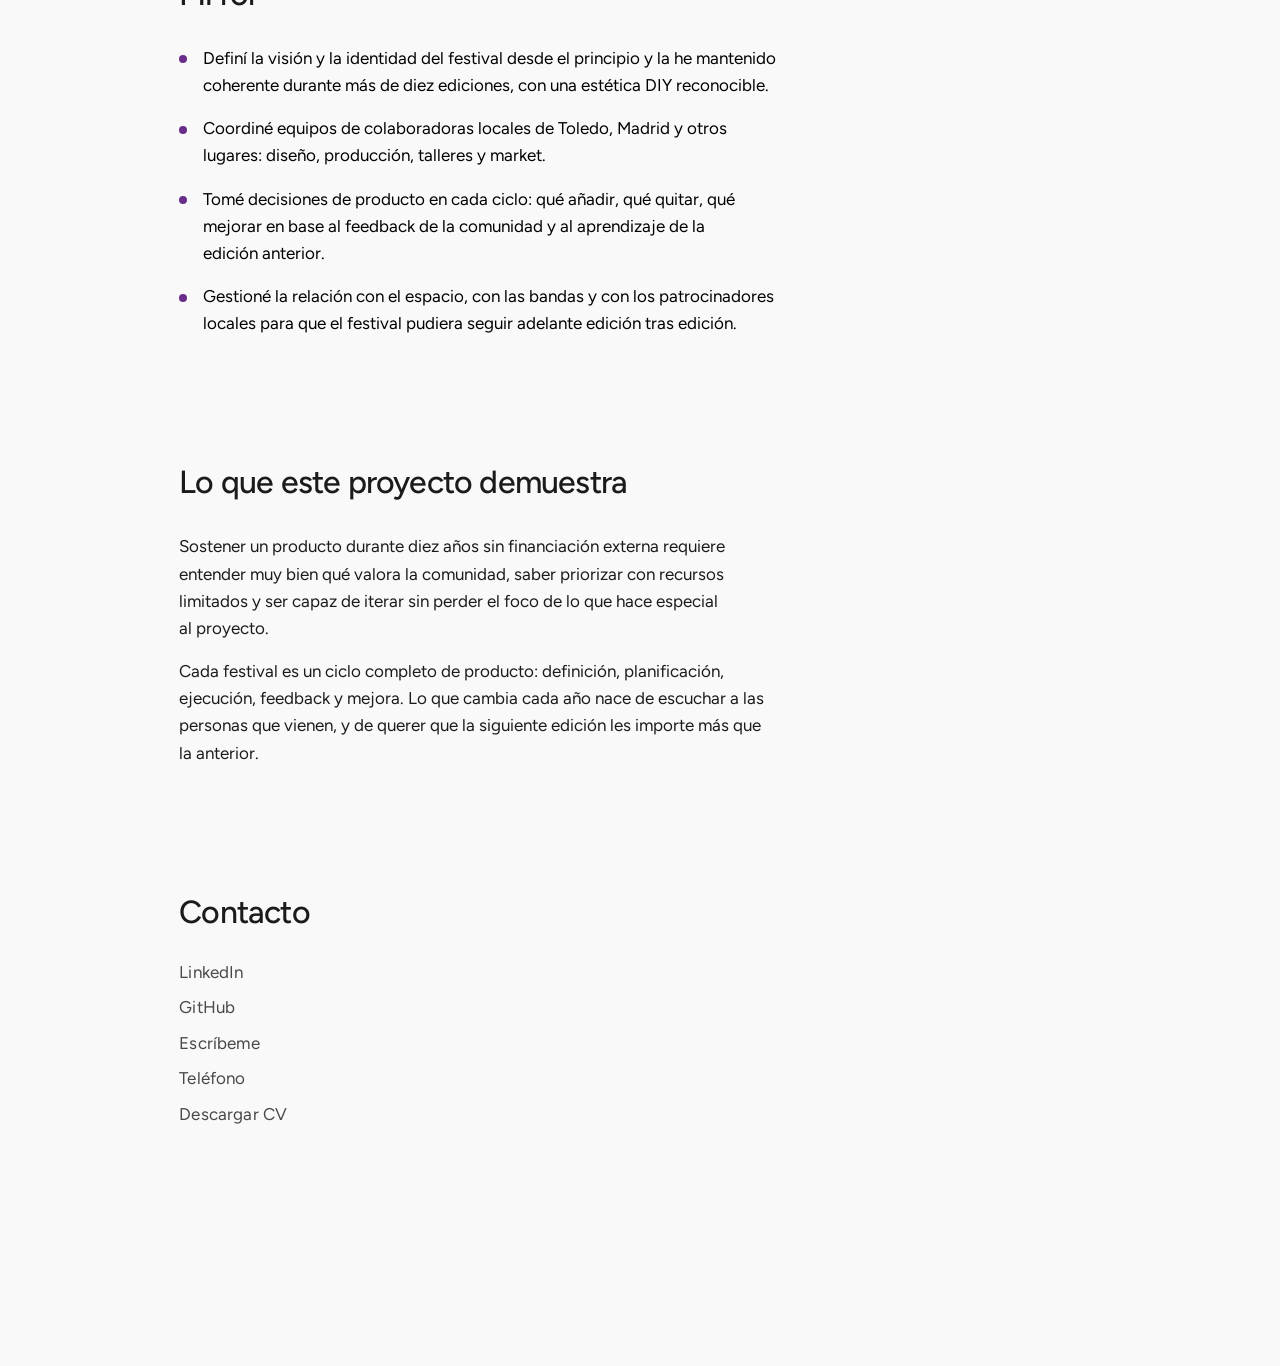
==== commit bf69d999: "Unificar el estilo de las páginas de caso con HEROES y enlazar Balambam a su web. Así quien entre de" ====
--- a/balambam.html
+++ b/balambam.html
@@ -38,51 +38,58 @@
    href="img/favicon-16x16.png"
   />
   <link rel="manifest" href="img/site.webmanifest" />
-  <link rel="stylesheet" type="text/css" href="css/style.css" />
+  <link rel="stylesheet" type="text/css" href="css/style.css?v=cases1" />
  </head>
  <body>
   <header></header>
   <main class="case-page case-page-project">
-   <section class="case-study">
+   <section class="case-study hr">
     <a class="case-study-back" href="index.html">Volver al portfolio</a>
-    <div class="case-study-intro">
-     <div class="case-study-header">
-      <span class="case-study-company">Proyecto personal · Toledo, desde 2014</span>
-      <h1 class="case-study-title">Balambam Boo Fest</h1>
-     </div>
-     <div class="case-study-overview">
-      <p class="case-study-meta">
-       Dirección creativa · Product Management · Gestión de comunidad
-      </p>
-      <p class="case-study-summary">
-       Festival de rock and roll independiente que fundé en Toledo en diciembre de 2014. Más de diez años construyendo un producto cultural desde cero: programando artistas, coordinando equipos y colaboradoras, manteniendo una identidad de marca consistente y creando una experiencia que la comunidad espera cada año.
-      </p>
-      <div class="case-study-highlights">
-       <div class="case-study-highlight">
-        <p class="case-study-highlight-label">Ediciones</p>
-        <p class="case-study-highlight-text">
+    <div class="hr-hero hr-hero--solo">
+     <div class="hr-hero-copy">
+      <p class="hr-name">Proyecto personal · Toledo, desde 2014</p>
+      <h1 class="hr-headline">Balambam Boo Fest</h1>
+
+            <div class="hr-tags-wrap">
+       <p class="hr-tags"><span>Dirección creativa</span><span>Product Management</span><span>Gestión de comunidad</span></p>
+      </div>
+      <p class="hr-hook"><a href="#caso">Leer el caso <span aria-hidden="true">↓</span></a></p>
+     <p class="hr-text hr-lead">Festival de rock and roll independiente que fundé en Toledo en diciembre de 2014. Más de diez años construyendo un producto cultural desde cero: programando artistas, coordinando equipos y colaboradoras, manteniendo una identidad de marca consistente y creando una experiencia que la comunidad espera cada año.</p>
+      <div class="case-study-resource-links">
+       <a
+        class="case-study-resource-link"
+        href="https://balambamboofest.com/"
+        target="_blank"
+        rel="noopener noreferrer"
+       >
+        Ver la web del festival →
+       </a>
+      </div>
+      <div class="hr-highlights">
+       <div class="hr-highlight">
+        <p class="hr-highlight-label">Ediciones</p>
+        <p class="hr-highlight-text">
          10+ ediciones en activo desde 2014.
         </p>
        </div>
-       <div class="case-study-highlight">
-        <p class="case-study-highlight-label">Comunidad</p>
-        <p class="case-study-highlight-text">
+       <div class="hr-highlight" hidden>
+        <p class="hr-highlight-label">Comunidad</p>
+        <p class="hr-highlight-text">
          400 asistentes por edición en Terraza Summerland.
         </p>
        </div>
-       <div class="case-study-highlight">
-        <p class="case-study-highlight-label">Rol</p>
-        <p class="case-study-highlight-text">
+       <div class="hr-highlight">
+        <p class="hr-highlight-label">Rol</p>
+        <p class="hr-highlight-text">
          Fundadora, directora creativa y Product Manager.
         </p>
        </div>
       </div>
      </div>
     </div>
-    <div class="case-study-divider"></div>
-    <div class="case-study-content">
-     <section class="case-study-section">
-      <h2 class="case-study-section-title">El proyecto</h2>
+    <div class="hr-body" id="caso">
+     <section class="hr-section">
+      <h2 class="hr-h2">El proyecto</h2>
       <p>
        Balambam Boo Fest nació de una obsesión: que las personas de Toledo pudieran tener una experiencia musical de calidad, con identidad propia y para todas las edades. De 0 a 100 años.
       </p>
@@ -90,8 +97,8 @@
        Lo que empezó como una idea en diciembre de 2014 se convirtió en un proyecto cultural con vida propia: programación de bandas en directo, talleres, market de artesanas y proyectos locales, y un ambiente que mezcla familia, música independiente y creatividad sin complejos.
       </p>
      </section>
-     <section class="case-study-section">
-      <h2 class="case-study-section-title">Proceso — cada edición es un ciclo completo</h2>
+     <section class="hr-section">
+      <h2 class="hr-h2">Proceso — cada edición es un ciclo completo</h2>
       <div class="process-flow">
        <div class="process-step">
         <span class="process-step-num">01</span>
@@ -119,13 +126,13 @@
        </div>
       </div>
      </section>
-     <section class="case-study-section">
-      <h2 class="case-study-section-title">Mi rol</h2>
-      <ul class="case-study-list">
+     <section class="hr-section">
+      <h2 class="hr-h2">Mi rol</h2>
+      <ul class="hr-list">
        <li>
         Definí la visión y la identidad del festival desde el principio y la he mantenido coherente durante más de diez ediciones, con una estética DIY reconocible.
        </li>
-       <li>
+       <li hidden>
         Gestioné la programación musical completa: selección de artistas, negociación de condiciones, comunicación y coordinación técnica en cada edición.
        </li>
        <li>
@@ -139,42 +146,36 @@
        </li>
       </ul>
      </section>
-     <section class="case-study-section">
-      <h2 class="case-study-section-title">Lo que este proyecto demuestra</h2>
+     <section class="hr-section">
+      <h2 class="hr-h2">Lo que este proyecto demuestra</h2>
       <p>
        Sostener un producto durante diez años sin financiación externa requiere entender muy bien qué valora la comunidad, saber priorizar con recursos limitados y ser capaz de iterar sin perder el foco de lo que hace especial al proyecto.
       </p>
       <p>
        Cada festival es un ciclo completo de producto: definición, planificación, ejecución, feedback y mejora. Lo que cambia cada año nace de escuchar a las personas que vienen, y de querer que la siguiente edición les importe más que la anterior.
       </p>
-      <blockquote class="case-study-quote">
+      <blockquote class="hr-learned" hidden>
        "Al final de cada edición, hay músicos que me dan las gracias porque es la primera vez que sus hijos les ven tocar en directo."
       </blockquote>
      </section>
     </div>
    </section>
-   <section class="contact case-study-contact">
-    <div class="header-section">
-     <div class="title-wrapper">
-      <span class="header-element-title">Contacto | </span>
-      <span class="header-element-subtitle"> "Let's work together" </span>
-     </div>
-     <div class="divider"></div>
-    </div>
+   <section class="contact case-study-contact hr hr-contact">
+    <h2 class="hr-h2">Contacto</h2>
     <div class="socials">
      <a
       href="https://www.linkedin.com/in/maruxamoreira/"
       target="_blank"
       rel="noopener noreferrer"
      >
-      <p class="socials-title">LinkedIn</p>
+      <p class="socials-title">LinkedIn<span class="hr-sr"> (se abre en una pestaña nueva)</span></p>
      </a>
      <a
       href="https://github.com/marusheena/Calidad-del-Aire-en-Madrid"
       target="_blank"
       rel="noopener noreferrer"
      >
-      <p class="socials-title">GitHub</p>
+      <p class="socials-title">GitHub<span class="hr-sr"> (se abre en una pestaña nueva)</span></p>
      </a>
      <a
       href="mailto:maruxamoreira@gmail.com"
@@ -186,7 +187,7 @@
      <a href="tel:692694191" target="_blank" rel="noopener noreferrer">
       <p class="socials-title">Teléfono</p>
      </a>
-     <a href="img/PM_CV_Maruxa Moreira.pdf" target="_blank" rel="noopener noreferrer" aria-label="Descargar CV en PDF">
+     <a href="img/PM_CV_Maruxa Moreira.pdf" target="_blank" rel="noopener noreferrer" aria-label="Descargar CV en PDF (se abre en una pestaña nueva)">
       <p class="socials-title">Descargar CV</p>
      </a>
     </div>
--- a/css/style.css
+++ b/css/style.css
@@ -54,6 +54,7 @@
 body {
     margin: 0px;
     padding: 0px;
+    font-family: 'Figtree', sans-serif;
     font-size: 16px;
     line-height: 20px;
     -webkit-font-smoothing: antialiased;
@@ -307,37 +308,19 @@
     background-color: black;
 }
 
-.hero-name {
-    margin: 0px;
-    /* font-weight: 300; */
-    padding-top: 8px;
-    font-weight: 400;
-}
-
-.hero-subtitle {
-    margin: 0px;
-    color: var(--text-secondary-color);
-    font-weight: 300;
-    padding-top: 8px;
-
-}
 .hero {
     background-color: black;
-    padding: 6vh 13vw 6vh 14vw;
-    height: fit-content;
+    padding: 0;
+    height: 100vh;
+    height: 100dvh;
     position: relative;
     overflow: hidden;
-    height: 416px;
     display: flex;
-    align-items: center;
+    align-items: flex-end;
 }
 
 .title-wrapper {
     z-index: 2;
-}
-
-.maruxa {
-    margin: 2vh 8vw 2vh 8vw;
 }
 
 .header-element {
@@ -350,54 +333,91 @@
     flex-direction: column;
 }
 
+.hero .header-section {
+    position: absolute;
+    top: 0;
+    bottom: 0;
+    left: 0;
+    width: 100%;
+    max-width: none;
+    align-items: flex-start;
+    align-self: stretch;
+    height: 100%;
+    padding: 0;
+    overflow: hidden;
+}
+
+.hero .title-wrapper-hero {
+    position: relative;
+    width: 100%;
+    height: 100%;
+    max-width: none;
+    display: flex;
+    align-items: flex-end;
+}
+
 .header-element-title-hero {
-    font-weight: 300;
-    font-size: 32px;
-    margin-bottom: 8px;
-    line-height: 1.1;
+    font-weight: 600;
+    font-size: min(19vw, 40dvh);
+    margin: 0 0 -0.15em;
+    padding: 0;
+    width: 100%;
+    overflow: hidden;
+    line-height: 1;
+    letter-spacing: -0.05em;
+    white-space: nowrap;
     z-index: 2;
-    font-family: 'Times', sans-serif;
-
+    font-family: 'Figtree', sans-serif;
+    color: #fff;
+    mix-blend-mode: difference;
+}
+
+.marquee-track {
+    display: flex;
+    width: max-content;
+    animation: marquee-scroll 20s linear infinite;
+    will-change: transform;
+}
+
+.marquee-item {
+    flex-shrink: 0;
+}
+
+@keyframes marquee-scroll {
+    from { transform: translateX(0); }
+    to { transform: translateX(-50%); }
+}
+
+.hero-grain {
+    position: absolute;
+    inset: 0;
+    width: 100%;
+    height: 100%;
+    z-index: 3;
+    pointer-events: none;
+    mix-blend-mode: overlay;
+    opacity: 0.35;
+}
+
+@media (prefers-reduced-motion: reduce) {
+    .marquee-track {
+        animation: none;
+    }
 }
 
 .header-element-subtitle-hero {
+    position: absolute;
+    top: clamp(20px, 5vh, 64px);
+    left: 0;
     font-weight: 500;
-    font-size: 52px;
-    color: var(--text-secondary-color);
-    line-height: 1.1;
+    font-size: clamp(22px, 4.5vw, 80px);
+    color: #fff;
+    line-height: 1.05;
+    margin: 0 0 0 clamp(16px, 4vw, 56px);
+    padding: 0;
     z-index: 2;
-    font-family: 'Times', sans-serif;
-
-}
-
-.hero-cta {
-    display: inline-block;
-    margin-top: 28px;
-    padding: 12px 28px;
-    border-radius: 6px;
-    background-color: #6a2e8a;
-    color: white;
-    font-family: 'Figtree', sans-serif;
-    font-size: 15px;
-    font-weight: 500;
-    text-decoration: none;
-}
-
-.hero-cta:hover {
-    opacity: 0.88;
-}
-
-.hero-positioning {
-    max-width: 32ch;
-    font-weight: 400;
-    font-size: 24px;
-    line-height: 1.4;
-    color: rgba(255, 255, 255, 0.82);
-    padding-top: 18px;
-    padding-bottom: 0;
-    letter-spacing: 0.01em;
-}
-
+    font-family: 'Figtree', sans-serif;
+}
 
 .header-element-title {
     font-weight: 500;
@@ -431,7 +451,7 @@
     padding-bottom: 0;
 }
 
-.frase { font-size: clamp(1.8rem, 4.5vw, 2.8rem); font-weight: 500; line-height: 1.2; font-family: 'Times', serif; margin: 0 0 0.25rem; }
+.frase { font-size: clamp(1.8rem, 4.5vw, 2.8rem); font-weight: 500; line-height: 1.2; font-family: 'Figtree', sans-serif; margin: 0 0 0.25rem; }
 .frase span { color: #6a2e8a; }
 .linea { width: 48px; height: 2px; background: #6a2e8a; margin: 1.5rem 0 2rem; border-radius: 2px; }
 .dos-col { display: grid; grid-template-columns: repeat(auto-fit, minmax(280px, 1fr)); gap: 2.5rem; }
@@ -495,7 +515,7 @@
     font-size: 30px;
     line-height: 1.08;
     color: var(--text-primary-color);
-    font-family: 'Times', sans-serif;
+    font-family: 'Figtree', sans-serif;
 }
 
 .special-projects-meta {
@@ -663,7 +683,7 @@
     top: 50%;
     transform: translate(-50%, -50%);
     text-align: center;
-    font-family: 'Times', sans-serif;
+    font-family: 'Figtree', sans-serif;
     font-size: 26px;
     line-height: 1.08;
 }
@@ -780,7 +800,7 @@
 }
 
 .project-card-title {
-    font-family: 'Times', serif;
+    font-family: 'Figtree', sans-serif;
     font-size: 21px;
     font-weight: 400;
     line-height: 1.15;
@@ -912,7 +932,7 @@
     font-size: 30px;
     line-height: 1.1;
     color: var(--text-primary-color);
-    font-family: 'Times', sans-serif;
+    font-family: 'Figtree', sans-serif;
     padding-bottom: 24px;
 }
 
@@ -1097,7 +1117,7 @@
 .case-study-title {
     margin: 0;
     padding-bottom: 0;
-    font-family: 'Times', sans-serif;
+    font-family: 'Figtree', sans-serif;
     font-size: 64px;
     line-height: 1;
     font-weight: 400;
@@ -1227,7 +1247,7 @@
 .case-study-section-title {
     margin: 0;
     padding-bottom: 14px;
-    font-family: 'Times', sans-serif;
+    font-family: 'Figtree', sans-serif;
     font-size: 30px;
     line-height: 1.08;
     font-weight: 400;
@@ -1250,7 +1270,7 @@
     margin: 28px 0;
     padding: 0 0 0 20px;
     border-left: 2px solid rgba(106, 46, 138, 0.35);
-    font-family: 'Times', serif;
+    font-family: 'Figtree', sans-serif;
     font-style: italic;
     font-size: 1.05rem;
     line-height: 1.65;
@@ -1399,7 +1419,7 @@
 }
 
 .case-detail-title {
-    font-family: 'Times', sans-serif;
+    font-family: 'Figtree', sans-serif;
     font-size: 52px;
     line-height: 1.02;
     font-weight: 400;
@@ -1468,7 +1488,7 @@
     gap: 8px;
     width: fit-content;
     margin-top: 40px;
-    font-family: 'Times', sans-serif;
+    font-family: 'Figtree', sans-serif;
     font-size: 20px;
     line-height: 1;
     color: var(--text-primary-color);
@@ -1500,22 +1520,49 @@
 }
 
 .image_container {
+    position: absolute;
+    inset: 0;
     width: 100%;
+    height: 100%;
     display: flex;
     justify-content: flex-start;
-    align-items: center;
+    align-items: flex-end;
+}
+
+.image_container::after {
+    content: "";
+    position: absolute;
+    inset: 0;
+    z-index: 1;
+    pointer-events: none;
+    background: rgba(0, 0, 0, 0.22);
 }
 
 .image_container img {
-    width: 624px;
-    height: auto;
-    margin-bottom: 16px;
+    width: 100%;
+    height: 100%;
+    margin: 0;
+    object-fit: cover;
+    object-position: 72% center;
     transform: scaleX(-1);
-    filter: grayscale(100%);
     position: absolute;
-    top: 0;
-    right: 0;
+    inset: 0;
     z-index: 0;
+}
+
+.js .hero .image_container img {
+    opacity: 0;
+    transition: opacity 800ms ease;
+}
+
+.js .hero .image_container img.is-loaded {
+    opacity: 1;
+}
+
+@media (prefers-reduced-motion: reduce) {
+    .js .hero .image_container img {
+        transition: none;
+    }
 }
 
 .jobs {
@@ -1579,7 +1626,7 @@
     font-weight: 400;
     letter-spacing: 0.01em;
     color: inherit;
-    font-family: 'Times', sans-serif;
+    font-family: 'Figtree', sans-serif;
 }
 
 .socials a::after {
@@ -1633,9 +1680,6 @@
     .title-wrapper {
         width: 100%;
     }
-    .title-wrapper-hero {
-        width: 70%;
-    }
 
     .two-columns {
         display: grid;
@@ -1679,15 +1723,8 @@
 
    
 }
-    /* .hero {
-        padding: 0px 21vw;
-    } */
-
 
 @media only screen and (max-width: 1199px) {
-    .image_container img {
-        display: none;
-    }
     .habilitites {
     padding-top: 56px;
     }
@@ -1699,17 +1736,6 @@
     .contact {
         margin-top: var(--section-spacing-mobile);
     }
-    .hero {
-        padding: 32px;
-          /* height: 480px; */
-    }
-
-    .hero-positioning {
-        max-width: 34ch;
-        font-size: 20px;
-        line-height: 1.4;
-        padding-top: 16px;
-    }
 
     .last {
         margin-top: 42px;
@@ -1790,18 +1816,23 @@
     }
 }
 
+@media (max-width: 740px), (max-aspect-ratio: 1/1) {
+    .hero .image_container img {
+        object-position: min(0px, max(calc(100vw - 150dvh), calc(50vw - 50dvh))) center;
+    }
+
+    .header-element-title-hero {
+        font-size: min(40vw, 24dvh);
+        mix-blend-mode: unset;
+    }
+
+    .header-element-subtitle-hero {
+        top: 24px;
+        font-size: clamp(28px, 10vw, 64px);
+    }
+}
+
 @media (max-width: 740px) {
-    .header-element-subtitle-hero {
-        font-size: 40px;
-    }
-
-    .hero-positioning {
-        font-size: 18px;
-        line-height: 1.45;
-        max-width: 26ch;
-        padding-top: 12px;
-    }
-
     .success-cases-grid {
         grid-template-columns: 1fr;
         margin-top: 0;
@@ -1911,4 +1942,1253 @@
     }
 }
 
+@media (max-height: 520px) and (max-width: 900px) {
+    .header-element-subtitle-hero {
+        top: 16px;
+        font-size: clamp(16px, 3.2vh, 28px);
+    }
+}
+
 /****** Responsive CSS End ******/
+
+/****** HEROES case page ******/
+.hr {
+    --hr-space: 128px;
+}
+
+.hr-hero {
+    display: grid;
+    grid-template-columns: minmax(0, 1fr) 360px;
+    gap: 80px;
+    align-items: center;
+    padding-top: 8px;
+}
+
+.hr-chip {
+    display: inline-flex;
+    align-items: center;
+    gap: 10px;
+    padding: 7px 14px;
+    border-radius: 999px;
+    background: var(--accent-soft-color);
+    color: var(--accent-color);
+    font-size: 11px;
+    line-height: 1.1;
+    font-weight: 600;
+    letter-spacing: 0.1em;
+    text-transform: uppercase;
+}
+
+@keyframes hr-pulse {
+    0%, 100% { box-shadow: 0 0 0 0 rgba(106, 46, 138, 0.45); }
+    50% { box-shadow: 0 0 0 6px rgba(106, 46, 138, 0); }
+}
+
+.hr-name {
+    margin: 0;
+    font-size: 12.5px;
+    line-height: 1.1;
+    font-weight: 600;
+    letter-spacing: 0.1em;
+    text-transform: uppercase;
+    color: var(--accent-color);
+}
+
+.hr-headline {
+    max-width: 24ch;
+    margin: 18px 0 14px;
+    font-size: 40px;
+    line-height: 1.2;
+    font-weight: 500;
+    letter-spacing: -0.01em;
+    color: var(--text-primary-color);
+}
+
+.hr-tags-wrap {
+    overflow: hidden;
+}
+
+.hr-tags {
+    display: flex;
+    flex-wrap: wrap;
+    margin: 0 0 0 -0.9em;
+    padding: 0;
+    font-size: 17px;
+    line-height: 1.5;
+    color: rgba(27, 27, 27, 0.72);
+}
+
+.hr-hero-copy .hr-hook {
+    font-size: 17px;
+}
+
+.hr-tags span {
+    position: relative;
+    padding-left: 0.9em;
+    white-space: nowrap;
+}
+
+.hr-tags span::before {
+    content: "·";
+    position: absolute;
+    left: 0;
+    width: 0.9em;
+    text-align: center;
+}
+
+.hr-example {
+    margin: 0;
+    overflow: hidden;
+    border: 1px solid var(--divider-color);
+    border-radius: 20px;
+    background: var(--secondary-color);
+}
+
+.hr-example-block {
+    display: flex;
+    flex-direction: column;
+    align-items: flex-start;
+    gap: 10px;
+    padding: 12px 18px;
+}
+
+.hr-example-block + .hr-example-block {
+    border-top: 1px solid var(--divider-color);
+}
+
+.hr-example-aids dt,
+.hr-example-aids dd {
+    text-wrap: pretty;
+}
+
+.hr-example-block p {
+    text-wrap: balance;
+}
+
+.hr-example-block p {
+    margin: 0;
+    padding: 0;
+    font-size: 15px;
+    line-height: 1.5;
+}
+
+.hr-example-block p.hr-example-eyebrow {
+    font-size: 11px;
+    letter-spacing: 0.1em;
+    text-transform: uppercase;
+    color: rgba(27, 27, 27, 0.72);
+}
+
+.hr-example-block--before p {
+    color: rgba(27, 27, 27, 0.72);
+}
+
+.hr-example-block--after {
+    background: rgba(106, 46, 138, 0.06);
+}
+
+.hr-example-block--after .hr-example-task {
+    font-weight: 600;
+    color: var(--text-primary-color);
+}
+
+.hr-example-aids {
+    display: flex;
+    flex-direction: column;
+    gap: 10px;
+    margin: 0;
+}
+
+.hr-example-aids dt {
+    font-size: 11px;
+    line-height: 1.5;
+    letter-spacing: 0.1em;
+    text-transform: uppercase;
+    color: rgba(27, 27, 27, 0.72);
+}
+
+.hr-example-aids dd {
+    margin: 0;
+    font-size: 15px;
+    line-height: 1.5;
+    font-weight: 400;
+    color: var(--text-primary-color);
+}
+
+.hr-hook {
+    padding-top: 48px;
+    font-size: 17px;
+    line-height: 1.2;
+    font-weight: 600;
+    color: var(--accent-color);
+}
+
+.hr-hook a {
+    color: inherit;
+    text-decoration: none;
+}
+
+.hr-hook a:hover {
+    text-decoration: underline;
+    text-underline-offset: 4px;
+}
+
+.case-page-project a:focus-visible,
+.case-study-contact a:focus-visible {
+    outline: 2px solid var(--accent-color);
+    outline-offset: 4px;
+    border-radius: 2px;
+}
+
+.hr-sr {
+    position: absolute;
+    width: 1px;
+    height: 1px;
+    margin: -1px;
+    padding: 0;
+    overflow: hidden;
+    clip: rect(0, 0, 0, 0);
+    white-space: nowrap;
+    border: 0;
+}
+
+.hr .case-study-back::before,
+.hr .case-study-resource-link::after {
+    font-size: 15px;
+}
+
+.hr-section,
+.hr-panel,
+.hr-contact {
+    margin-top: var(--hr-space);
+}
+
+.hr-section,
+.hr-panel {
+    display: grid;
+    grid-template-columns: repeat(12, minmax(0, 1fr));
+    column-gap: 32px;
+    row-gap: 0;
+}
+
+.hr-section > *,
+.hr-panel > * {
+    grid-column: 1 / -1;
+}
+
+.hr-section > .hr-text,
+.hr-section > .hr-list,
+.hr-section > .hr-source,
+.hr-section > .hr-learned,
+.hr-panel > .hr-text {
+    grid-column: 1 / span 8;
+}
+
+.hr-num {
+    display: block;
+    margin-bottom: 8px;
+    font-size: 40px;
+    line-height: 1;
+    font-weight: 300;
+    letter-spacing: -0.04em;
+    color: var(--accent-soft-color);
+}
+
+.hr-h2 {
+    margin: 0 0 32px;
+    font-size: 32px;
+    line-height: 1.12;
+    font-weight: 500;
+    letter-spacing: -0.025em;
+    color: var(--text-primary-color);
+}
+
+.hr-text {
+    margin: 0;
+    padding: 0;
+    font-size: 17px;
+    line-height: 1.6;
+    text-wrap: pretty;
+}
+
+.hr-text + .hr-stats,
+.hr-text + .hr-method,
+.hr-text + .hr-cards {
+    margin-top: 48px;
+}
+
+.hr-subtitle {
+    margin: 48px 0 16px;
+    font-size: 12px;
+    line-height: 1.2;
+    font-weight: 600;
+    letter-spacing: 0.1em;
+    text-transform: uppercase;
+    color: var(--accent-color);
+}
+
+.hr-stats {
+    display: grid;
+    grid-template-columns: repeat(3, minmax(0, 1fr));
+    gap: 32px;
+    margin: 0;
+    padding-top: 48px;
+    border-top: 1px solid var(--divider-color);
+}
+
+.hr-stat-num {
+    margin: 0;
+    padding-bottom: 8px;
+    font-size: 40px;
+    line-height: 1;
+    font-weight: 600;
+    letter-spacing: -0.04em;
+    white-space: nowrap;
+    color: var(--accent-color);
+}
+
+.hr-stat-text {
+    margin: 0;
+    padding: 0;
+    font-size: 15px;
+    line-height: 1.5;
+    text-wrap: pretty;
+}
+
+.hr-source {
+    margin: 24px 0 0;
+    padding: 0;
+    font-size: 15px;
+    line-height: 1.5;
+    color: rgba(27, 27, 27, 0.72);
+    text-wrap: pretty;
+}
+
+.hr-source a {
+    color: var(--accent-color);
+    text-decoration: underline;
+    text-underline-offset: 3px;
+}
+
+.hr-list {
+    display: grid;
+    gap: 16px;
+    margin: 0;
+    padding: 0;
+    list-style: none;
+}
+
+.hr-list li {
+    position: relative;
+    padding-left: 24px;
+    font-size: 17px;
+    line-height: 1.6;
+    text-wrap: pretty;
+}
+
+.hr-list li::before {
+    content: "";
+    position: absolute;
+    top: 0.62em;
+    left: 0;
+    width: 8px;
+    height: 8px;
+    border-radius: 50%;
+    background: var(--accent-color);
+}
+
+.hr-method {
+    margin: 0;
+    padding: 0;
+    list-style: none;
+    border-top: 1px solid var(--divider-color);
+}
+
+.hr-subtitle + .hr-method {
+    margin-top: 16px;
+}
+
+.hr-text + .hr-method .hr-method-item:first-child {
+    padding-top: 48px;
+}
+
+.hr-method-item {
+    display: grid;
+    grid-template-columns: repeat(12, minmax(0, 1fr));
+    column-gap: 32px;
+    align-items: baseline;
+    padding: 32px 0;
+    border-bottom: 1px solid var(--divider-color);
+}
+
+.hr-method-body {
+    grid-column: 5 / -1;
+    grid-row: 2;
+}
+
+.hr-method-num {
+    grid-column: 1 / span 4;
+    grid-row: 1;
+    margin-bottom: 8px;
+    font-size: 12px;
+    line-height: 1;
+    font-weight: 700;
+    letter-spacing: 0.12em;
+    color: var(--accent-color);
+}
+
+.hr-method-title {
+    grid-column: 1 / span 4;
+    grid-row: 2;
+    margin: 0;
+    font-size: 17px;
+    line-height: 1.3;
+    font-weight: 600;
+    color: var(--text-primary-color);
+}
+
+.hr-method-body p {
+    margin: 0;
+    padding: 0;
+    font-size: 15px;
+    line-height: 1.6;
+    text-wrap: pretty;
+}
+
+.hr-pipeline {
+    display: flex;
+    flex-wrap: wrap;
+    gap: 16px 24px;
+    margin: 16px 0 0;
+    padding: 0;
+    list-style: none;
+}
+
+.hr-pipeline li {
+    position: relative;
+    padding: 8px 16px;
+    border-radius: 999px;
+    border: 1px solid rgba(106, 46, 138, 0.28);
+    background: #fff;
+    font-size: 12px;
+    line-height: 1.2;
+    font-weight: 600;
+    letter-spacing: 0.08em;
+    text-transform: uppercase;
+    white-space: nowrap;
+    color: var(--text-primary-color);
+}
+
+.hr-arrow {
+    position: absolute;
+    top: 50%;
+    left: 100%;
+    width: 24px;
+    text-align: center;
+    transform: translateY(-52%);
+    font-size: 15px;
+    letter-spacing: 0;
+    color: var(--accent-color);
+}
+
+.hr-panel {
+    margin-right: -48px;
+    margin-left: -48px;
+    padding: 80px 48px;
+    border-radius: 28px;
+    background: rgba(106, 46, 138, 0.06);
+}
+
+.hr-cards {
+    display: grid;
+    grid-template-columns: repeat(2, minmax(0, 1fr));
+    gap: 32px;
+    margin: 0;
+    padding: 0;
+    list-style: none;
+}
+
+.hr-cards--steps {
+    grid-template-columns: repeat(3, minmax(0, 1fr));
+}
+
+.hr-card {
+    padding: 24px;
+    border-radius: 18px;
+    border: 1px solid var(--divider-color);
+    background: #fff;
+}
+
+.hr-card h3 {
+    margin: 0 0 8px;
+    font-size: 17px;
+    line-height: 1.3;
+    font-weight: 600;
+    color: var(--text-primary-color);
+}
+
+.hr-card p {
+    margin: 0;
+    padding: 0;
+    font-size: 15px;
+    line-height: 1.6;
+    text-wrap: pretty;
+}
+
+.hr-cards--steps .hr-card p {
+    font-size: 17px;
+    line-height: 1.5;
+}
+
+.hr-step-num {
+    display: inline-flex;
+    align-items: center;
+    justify-content: center;
+    width: 28px;
+    height: 28px;
+    margin-bottom: 16px;
+    border-radius: 50%;
+    background: var(--accent-soft-color);
+    color: var(--accent-color);
+    font-size: 12px;
+    font-weight: 700;
+}
+
+.hr-tracker {
+    display: grid;
+    grid-template-columns: repeat(3, minmax(0, 1fr));
+    gap: 32px;
+    margin: 0;
+    padding: 0;
+    list-style: none;
+}
+
+.hr-tracker-item {
+    position: relative;
+    padding-top: 24px;
+    border-top: 2px solid var(--accent-color);
+}
+
+.hr-tracker-item::before {
+    content: "";
+    position: absolute;
+    top: -7px;
+    left: 0;
+    width: 12px;
+    height: 12px;
+    border-radius: 50%;
+    background: var(--accent-color);
+}
+
+.hr-tracker-item.is-current {
+    border-top: 2px dashed rgba(106, 46, 138, 0.45);
+}
+
+.hr-tracker-item.is-current::before {
+    background: #fff;
+    border: 2px solid var(--accent-color);
+    animation: hr-pulse 2.2s ease-in-out infinite;
+}
+
+.hr-tracker-title {
+    margin: 0;
+    padding-bottom: 8px;
+    font-size: 17px;
+    line-height: 1.3;
+    font-weight: 600;
+}
+
+.hr-tracker-status {
+    display: inline-block;
+    padding: 8px 16px;
+    border-radius: 999px;
+    background: var(--accent-soft-color);
+    color: var(--accent-color);
+    font-size: 12px;
+    line-height: 1.2;
+    font-weight: 600;
+    letter-spacing: 0.08em;
+    text-transform: uppercase;
+}
+
+.hr-learned {
+    margin: 0;
+    padding: 0 0 0 16px;
+    border-left: 2px solid var(--accent-color);
+    font-size: 17px;
+    line-height: 1.6;
+    font-weight: 600;
+    text-wrap: pretty;
+}
+
+.hr .case-study-resource-links {
+    gap: 16px;
+    padding-top: 48px;
+}
+
+.hr-contact .socials {
+    margin-top: 0;
+    row-gap: 16px;
+}
+
+.hr-contact .socials-title {
+    font-size: 17px;
+}
+
+.contact.case-study-contact.hr-contact {
+    margin-top: var(--hr-space);
+    margin-bottom: 80px;
+    padding-bottom: 0;
+}
+
+@media (max-width: 900px) {
+    .case-page-project {
+        margin-right: 20px;
+        margin-left: 20px;
+    }
+
+    .hr {
+        --hr-space: 80px;
+    }
+
+    .hr-section,
+    .hr-panel {
+        grid-template-columns: minmax(0, 1fr);
+    }
+
+    .hr-section > .hr-text,
+    .hr-section > .hr-list,
+    .hr-section > .hr-source,
+    .hr-section > .hr-learned,
+    .hr-panel > .hr-text {
+        grid-column: 1 / -1;
+    }
+
+    .hr-panel {
+        margin-right: -16px;
+        margin-left: -16px;
+        padding: 48px 16px;
+        border-radius: 24px;
+    }
+
+    .hr-hero {
+        grid-template-columns: 1fr;
+        gap: 0;
+    }
+
+    .hr-hero-copy {
+        display: contents;
+    }
+
+    .hr-example {
+        margin-top: 48px;
+    }
+
+    .hr-hero-copy .hr-hook {
+        order: 1;
+    }
+
+    .hr-method-item {
+        grid-template-columns: minmax(0, 1fr);
+    }
+
+    .hr-method-num,
+    .hr-method-title,
+    .hr-method-body {
+        grid-column: 1 / -1;
+        grid-row: auto;
+    }
+
+    .hr-method-title {
+        margin-bottom: 16px;
+    }
+
+    .hr-stats {
+        grid-template-columns: 1fr;
+        gap: 24px;
+    }
+
+    .hr-cards,
+    .hr-cards--steps {
+        grid-template-columns: 1fr;
+        gap: 16px;
+    }
+
+    .hr-tracker {
+        grid-template-columns: 1fr;
+        gap: 0;
+        margin-left: 8px;
+    }
+
+    .hr-tracker-item,
+    .hr-tracker-item.is-current {
+        padding: 0 0 24px 24px;
+        border-top: 0;
+        border-left: 2px solid var(--accent-color);
+    }
+
+    .hr-tracker-item.is-current {
+        border-left-style: dashed;
+        border-left-color: rgba(106, 46, 138, 0.45);
+    }
+
+    .hr-tracker-item:last-child {
+        padding-bottom: 0;
+    }
+
+    .hr-tracker-item::before {
+        top: 2px;
+        left: -7px;
+    }
+}
+
+@media (max-width: 740px) {
+    .hr-headline,
+    .hr-num,
+    .hr-stat-num {
+        font-size: 30px;
+    }
+
+    .hr-h2 {
+        font-size: 26px;
+    }
+}
+
+@media (prefers-reduced-motion: reduce) {
+    .hr-tracker-item.is-current::before {
+        animation: none;
+    }
+}
+
+/****** Case pages aligned to HEROES ******/
+.hr [hidden] {
+    display: none !important;
+}
+
+.hr-hero--solo {
+    grid-template-columns: minmax(0, 1fr);
+    max-width: 920px;
+}
+
+.hr-hero--solo .hr-headline {
+    max-width: 28ch;
+}
+
+.hr-hero--solo .hr-hero-copy {
+    display: flex;
+    flex-direction: column;
+    align-items: flex-start;
+    width: 100%;
+    min-width: 0;
+}
+
+.hr-hero--solo .hr-hero-copy > * {
+    max-width: 100%;
+    min-width: 0;
+}
+
+.hr-hero--solo .hr-headline {
+    overflow-wrap: break-word;
+}
+
+.hr-lead {
+    margin-top: 28px;
+    max-width: 62ch;
+}
+
+.hr-highlights {
+    display: grid;
+    grid-template-columns: repeat(auto-fit, minmax(200px, 1fr));
+    gap: 28px 32px;
+    width: 100%;
+    max-width: 920px;
+    margin-top: 48px;
+}
+
+.hr-highlight {
+    margin: 0;
+    padding: 0;
+    border-top: 1px solid var(--divider-color);
+    padding-top: 16px;
+}
+
+.hr-highlight-label {
+    margin: 0 0 10px;
+    font-size: 12px;
+    line-height: 1.2;
+    font-weight: 600;
+    letter-spacing: 0.1em;
+    text-transform: uppercase;
+    color: var(--accent-color);
+}
+
+.hr-highlight-text {
+    margin: 0;
+    max-width: 28ch;
+    font-size: 17px;
+    line-height: 1.5;
+    text-wrap: pretty;
+}
+
+.hr-note {
+    margin-top: 48px;
+    max-width: 62ch;
+    padding: 16px 18px;
+    border-left: 2px solid rgba(106, 46, 138, 0.35);
+    background: rgba(106, 46, 138, 0.04);
+    border-radius: 0 4px 4px 0;
+}
+
+.hr-note p {
+    margin: 0;
+    font-size: 15px;
+    line-height: 1.55;
+    color: rgba(27, 27, 27, 0.62);
+}
+
+.hr-body {
+    display: block;
+}
+
+.hr-section > p {
+    margin: 0;
+    padding: 0;
+    font-size: 17px;
+    line-height: 1.6;
+    text-wrap: pretty;
+    grid-column: 1 / span 8;
+}
+
+.hr-section > p + p {
+    margin-top: 16px;
+}
+
+.hr-section > .process-flow,
+.hr-section > .case-study-resource-links {
+    grid-column: 1 / span 8;
+}
+
+.hr .process-flow {
+    margin-top: 8px;
+    margin-bottom: 0;
+}
+
+.hr .case-study-resource-link[href*="balambamboofest"]::after {
+    content: none;
+}
+
+.hr-hero--solo .case-study-resource-links {
+    padding-top: 28px;
+}
+
+@media (max-width: 900px) {
+    .hr-hero--solo .hr-hero-copy {
+        display: flex;
+    }
+
+    .hr-hero--solo .hr-hero-copy .hr-hook {
+        order: 0;
+    }
+
+    .hr-hero--solo .hr-tags span {
+        white-space: normal;
+    }
+
+    .hr-highlights {
+        grid-template-columns: 1fr;
+        gap: 20px;
+        margin-top: 36px;
+    }
+
+    .hr-highlight-text {
+        max-width: none;
+    }
+
+    .hr-section > p,
+    .hr-section > .process-flow,
+    .hr-section > .case-study-resource-links {
+        grid-column: 1 / -1;
+    }
+}
+
+/****** HOME dark portada ******/
+.home {
+    --home-bg: #0d0c10;
+    --home-surface: #17151b;
+    --home-line: #2a2730;
+    --home-text: #f3f0f7;
+    --home-muted: #cdc7d8;
+    --home-accent: #b77cf2;
+    --home-brand: #6a2e8a;
+    --home-light: #f1edf5;
+    --home-ink: #1b1b1b;
+    background-color: var(--home-bg);
+    color: var(--home-text);
+    min-height: 100%;
+}
+
+html:has(body.home) {
+    background-color: #0d0c10;
+}
+
+.home footer,
+.home .cursor {
+    background-color: var(--home-bg);
+}
+
+.home footer {
+    padding-top: 0;
+}
+
+.home [hidden] {
+    display: none !important;
+}
+
+.home .home-wrap {
+    max-width: 1120px;
+    margin: 0 auto;
+    padding: 0 32px;
+}
+
+.home .home-section {
+    padding: 112px 0 0;
+    margin: 0;
+}
+
+.home .home-h2 {
+    margin: 0 0 40px;
+    font-size: clamp(32px, 4.4vw, 56px);
+    line-height: 1.05;
+    font-weight: 600;
+    letter-spacing: -0.02em;
+    color: var(--home-text);
+    font-family: 'Figtree', sans-serif;
+}
+
+.home .home-statement {
+    max-width: 1000px;
+    margin: 0 0 28px;
+    font-size: clamp(30px, 3.8vw, 52px);
+    line-height: 1.12;
+    font-weight: 500;
+    letter-spacing: -0.025em;
+    color: var(--home-text);
+    font-family: 'Figtree', sans-serif;
+    text-wrap: balance;
+}
+
+.home .home-statement em {
+    font-style: normal;
+    color: var(--home-accent);
+}
+
+.home .home-support {
+    max-width: 820px;
+    margin: 0;
+    padding: 0;
+    font-size: clamp(19px, 1.8vw, 24px);
+    line-height: 1.5;
+    color: var(--home-muted);
+}
+
+.home .home-cv-btn {
+    display: inline-block;
+    margin-top: 36px;
+    padding: 12px 24px;
+    border: 1px solid var(--home-accent);
+    border-radius: 999px;
+    color: var(--home-text);
+    text-decoration: none;
+}
+
+.home .home-project-cards,
+.home .home-case-cards {
+    display: grid;
+    grid-template-columns: repeat(3, minmax(0, 1fr));
+    gap: 16px;
+}
+
+.home .home-project-card,
+.home .home-case-card {
+    display: flex;
+    flex-direction: column;
+    justify-content: space-between;
+    min-height: 440px;
+    padding: 28px;
+    border-radius: 20px;
+    text-decoration: none;
+    color: inherit;
+    transition: transform 0.2s ease, border-color 0.2s ease;
+}
+
+.home .home-project-card:hover,
+.home .home-case-card:hover {
+    transform: translateY(-4px);
+}
+
+.home .home-project-card:focus-visible,
+.home .home-case-card:focus-visible,
+.home .home-links a:focus-visible,
+.home .home-cv-btn:focus-visible {
+    outline: 2px solid var(--home-accent);
+    outline-offset: 3px;
+}
+
+.home .home-project-tags {
+    font-size: 12px;
+    line-height: 1.3;
+    font-weight: 700;
+    letter-spacing: 0.14em;
+    text-transform: uppercase;
+    opacity: 0.85;
+}
+
+.home .home-project-title {
+    margin: 0 0 16px;
+    font-size: clamp(28px, 2.6vw, 36px);
+    line-height: 1.02;
+    font-weight: 650;
+    letter-spacing: -0.02em;
+    color: inherit;
+    font-family: 'Figtree', sans-serif;
+}
+
+.home .home-project-card .home-project-title {
+    font-size: clamp(28px, 2.6vw, 36px);
+    font-weight: 650;
+    line-height: 1.02;
+}
+
+.home .home-project-desc,
+.home .home-case-text {
+    margin: 0;
+    padding: 0;
+    font-size: 15px;
+    line-height: 1.5;
+}
+
+.home .home-project-desc {
+    color: inherit;
+}
+
+.home .home-project-ach {
+    margin: 28px 0 0;
+    padding: 0;
+    font-size: 13px;
+    line-height: 1.4;
+    font-weight: 700;
+    letter-spacing: 0.01em;
+    color: inherit;
+}
+
+.home .home-project-more {
+    display: inline-block;
+    margin-top: 18px;
+    font-size: 15px;
+    font-weight: 600;
+}
+
+.home .home-project-card--heroes {
+    background: var(--home-brand);
+    color: #fff;
+}
+
+.home .home-project-card--heroes .home-project-more {
+    color: #fff;
+}
+
+.home .home-project-card--balambam {
+    background: var(--home-light);
+    color: var(--home-ink);
+}
+
+.home .home-project-card--balambam .home-project-more {
+    color: var(--home-brand);
+}
+
+.home .home-project-card--aqi {
+    background: var(--home-surface);
+    border: 1px solid var(--home-line);
+    color: var(--home-text);
+}
+
+.home .home-project-card--aqi .home-project-desc {
+    color: var(--home-muted);
+}
+
+.home .home-project-card--aqi .home-project-more {
+    color: var(--home-accent);
+}
+
+.home .home-case-card {
+    min-height: 300px;
+    background: var(--home-surface);
+    border: 1px solid var(--home-line);
+    color: var(--home-text);
+}
+
+.home .home-case-card:hover {
+    border-color: var(--home-accent);
+}
+
+.home .home-case-title {
+    margin: 0 0 12px;
+    font-size: 28px;
+    line-height: 1.05;
+    font-weight: 650;
+    letter-spacing: -0.02em;
+    color: var(--home-text);
+    font-family: 'Figtree', sans-serif;
+}
+
+.home .home-case-body {
+    display: flex;
+    flex-direction: column;
+    flex: 1;
+}
+
+.home .home-case-text {
+    margin: 0 0 16px;
+    color: var(--home-muted);
+}
+
+.home .home-case-more {
+    margin-top: auto;
+    font-size: 15px;
+    font-weight: 600;
+    color: var(--home-accent);
+}
+
+.home .home-about-copy {
+    max-width: 760px;
+}
+
+.home .home-about-copy p {
+    margin: 0 0 18px;
+    padding: 0;
+    font-size: clamp(18px, 1.6vw, 21px);
+    line-height: 1.55;
+    color: var(--home-muted);
+}
+
+.home .home-about-copy p:last-child {
+    margin-bottom: 0;
+}
+
+.home .home-contact {
+    padding: 112px 0 96px;
+}
+
+.home .home-contact-title {
+    margin: 0 0 40px;
+    font-size: clamp(56px, 10vw, 140px);
+    line-height: 0.9;
+    font-weight: 650;
+    letter-spacing: -0.04em;
+    color: var(--home-text);
+    font-family: 'Figtree', sans-serif;
+}
+
+.home .home-contact-dot {
+    color: var(--home-accent);
+}
+
+.home .home-links {
+    display: flex;
+    flex-wrap: wrap;
+    gap: 12px;
+}
+
+.home .home-links a {
+    display: inline-block;
+    padding: 12px 22px;
+    border: 1px solid var(--home-line);
+    border-radius: 999px;
+    font-size: 16px;
+    line-height: 1.2;
+    color: var(--home-text);
+    text-decoration: none;
+    transition: border-color 0.2s ease, color 0.2s ease;
+}
+
+.home .home-links a:hover {
+    border-color: var(--home-accent);
+    color: var(--home-accent);
+}
+
+.home .success-cases-grid {
+    display: grid;
+    grid-template-columns: repeat(3, minmax(0, 1fr));
+    gap: 16px;
+    margin-top: 0;
+}
+
+.home a.success-cases-card,
+.home a.success-cases-card:visited,
+.home a.success-cases-card:hover,
+.home a.success-cases-card:focus,
+.home a.success-cases-card:active {
+    color: inherit;
+    text-decoration: none;
+    background: var(--home-surface);
+    border: 1px solid var(--home-line);
+    box-shadow: none;
+}
+
+.home a.success-cases-card:hover {
+    transform: translateY(-4px);
+    border-color: var(--home-accent);
+}
+
+@media (prefers-reduced-motion: reduce) {
+    .home .home-project-card,
+    .home .home-case-card,
+    .home .home-links a {
+        transition: none;
+    }
+
+    .home .home-project-card:hover,
+    .home .home-case-card:hover {
+        transform: none;
+    }
+}
+
+@media (max-width: 900px) {
+    .home .home-wrap {
+        padding: 0 20px;
+    }
+
+    .home .home-section {
+        padding-top: 80px;
+    }
+
+    .home .home-contact {
+        padding: 80px 0 72px;
+    }
+
+    .home .home-project-cards,
+    .home .home-case-cards,
+    .home .success-cases-grid {
+        grid-template-columns: 1fr;
+    }
+
+    .home .home-project-card {
+        min-height: 340px;
+    }
+}
+
+@media (max-width: 1199px) {
+    .home .home-project-cards,
+    .home .home-case-cards,
+    .home .success-cases-grid {
+        grid-template-columns: 1fr;
+    }
+}
+
+@media (min-width: 901px) and (max-width: 1199px) {
+    .home .home-project-cards,
+    .home .home-case-cards,
+    .home .success-cases-grid {
+        grid-template-columns: repeat(3, minmax(0, 1fr));
+    }
+}
